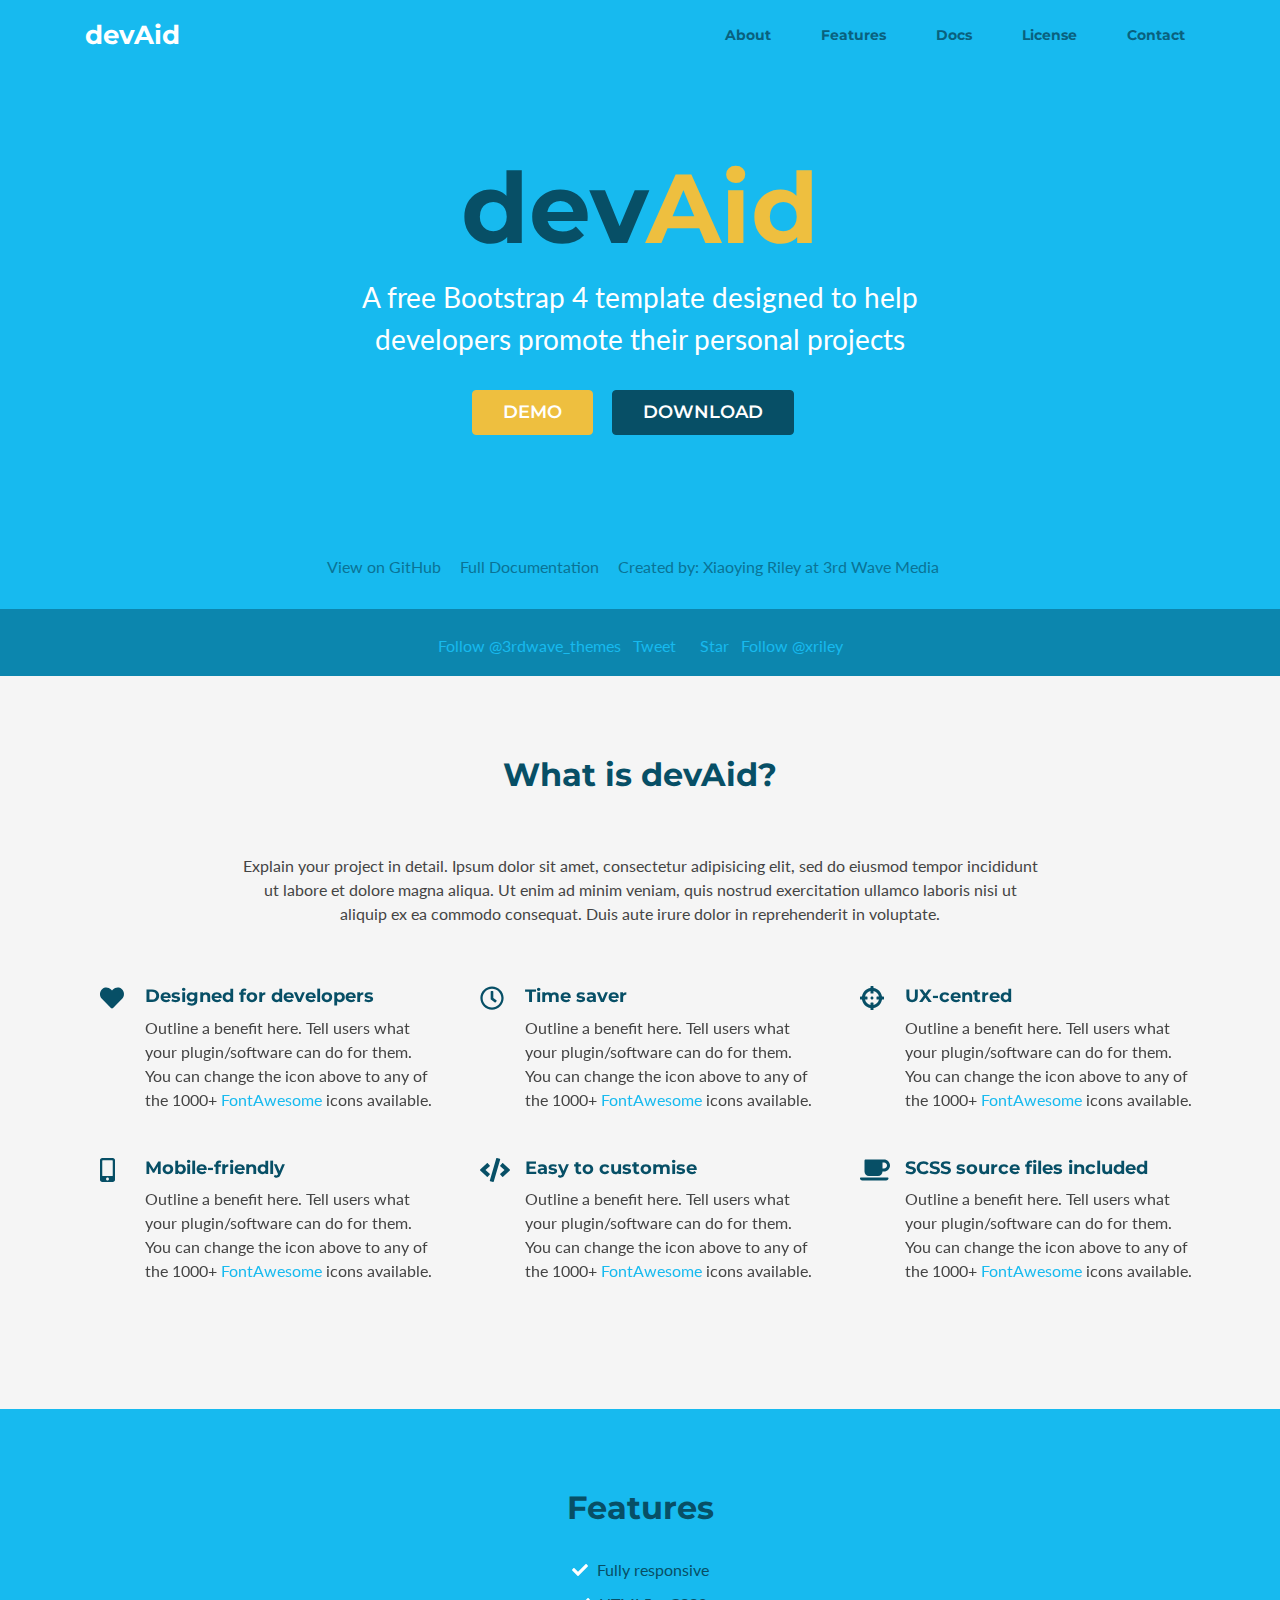
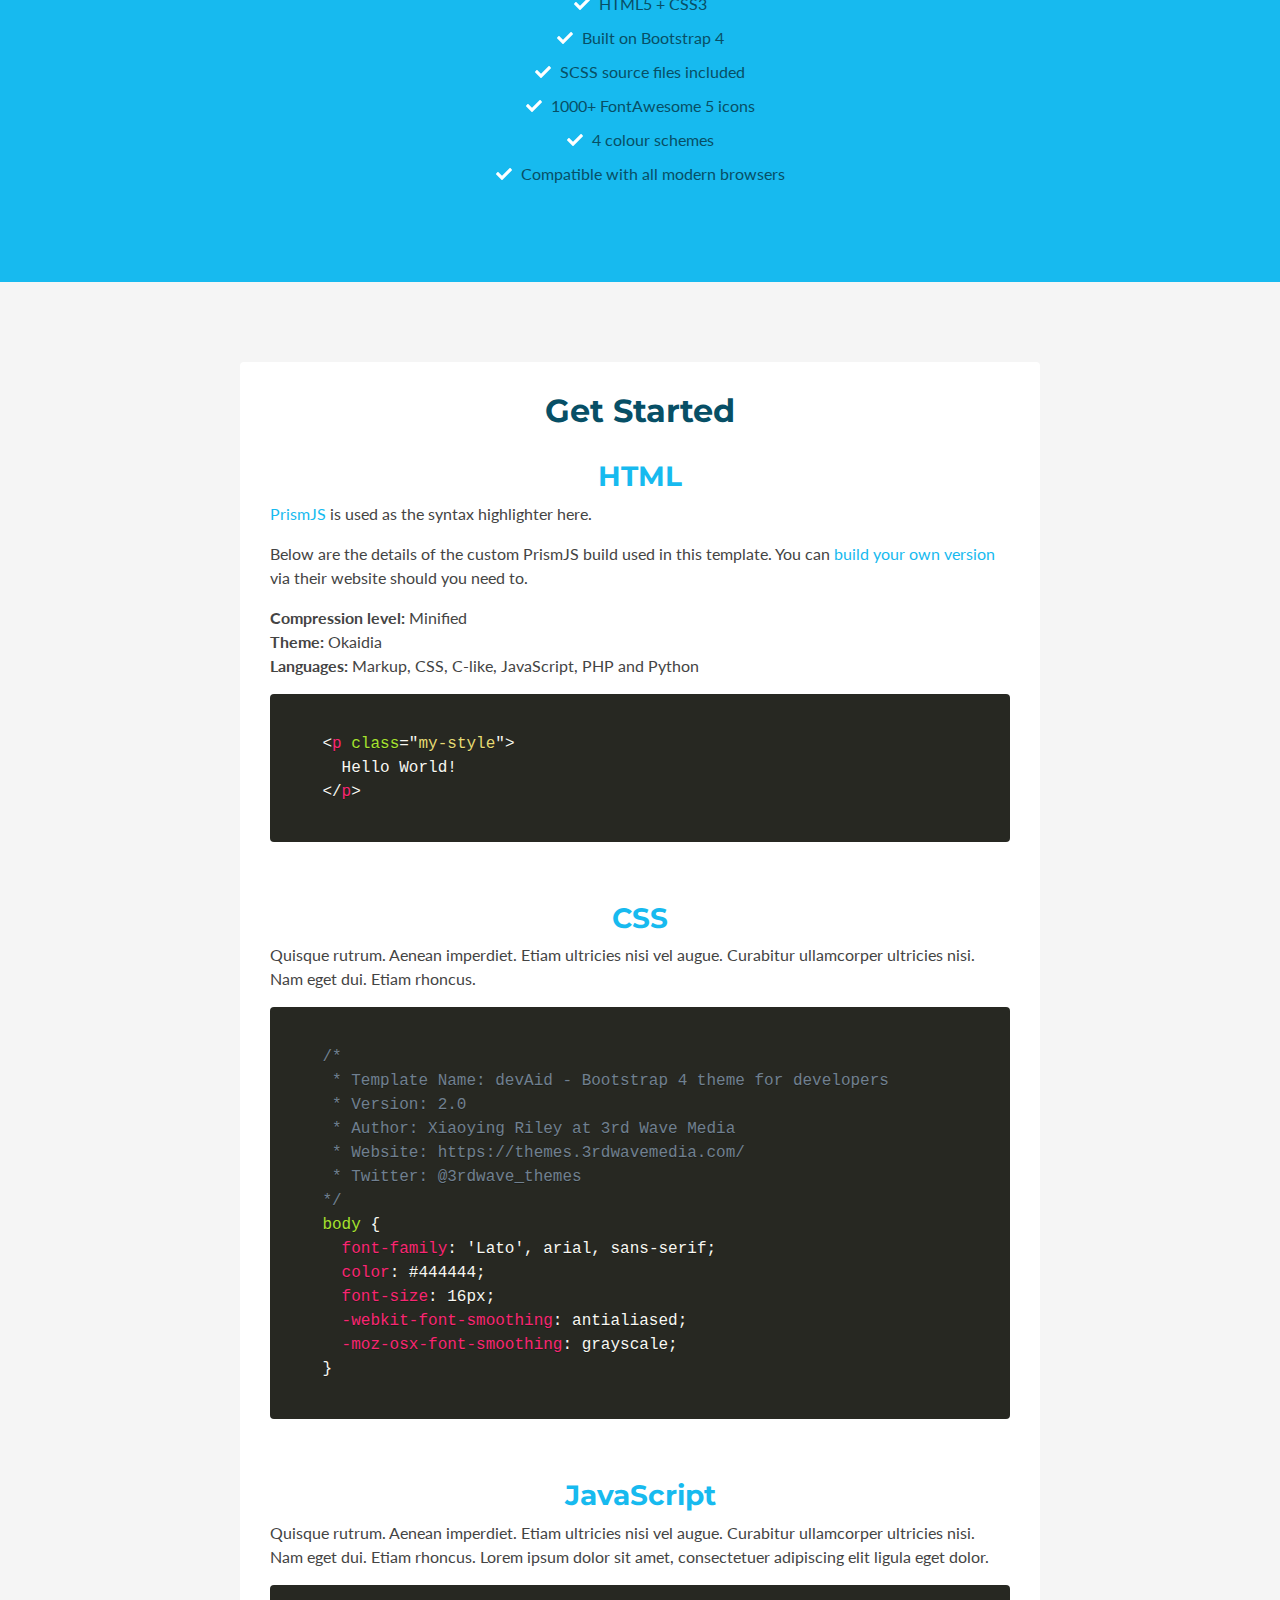
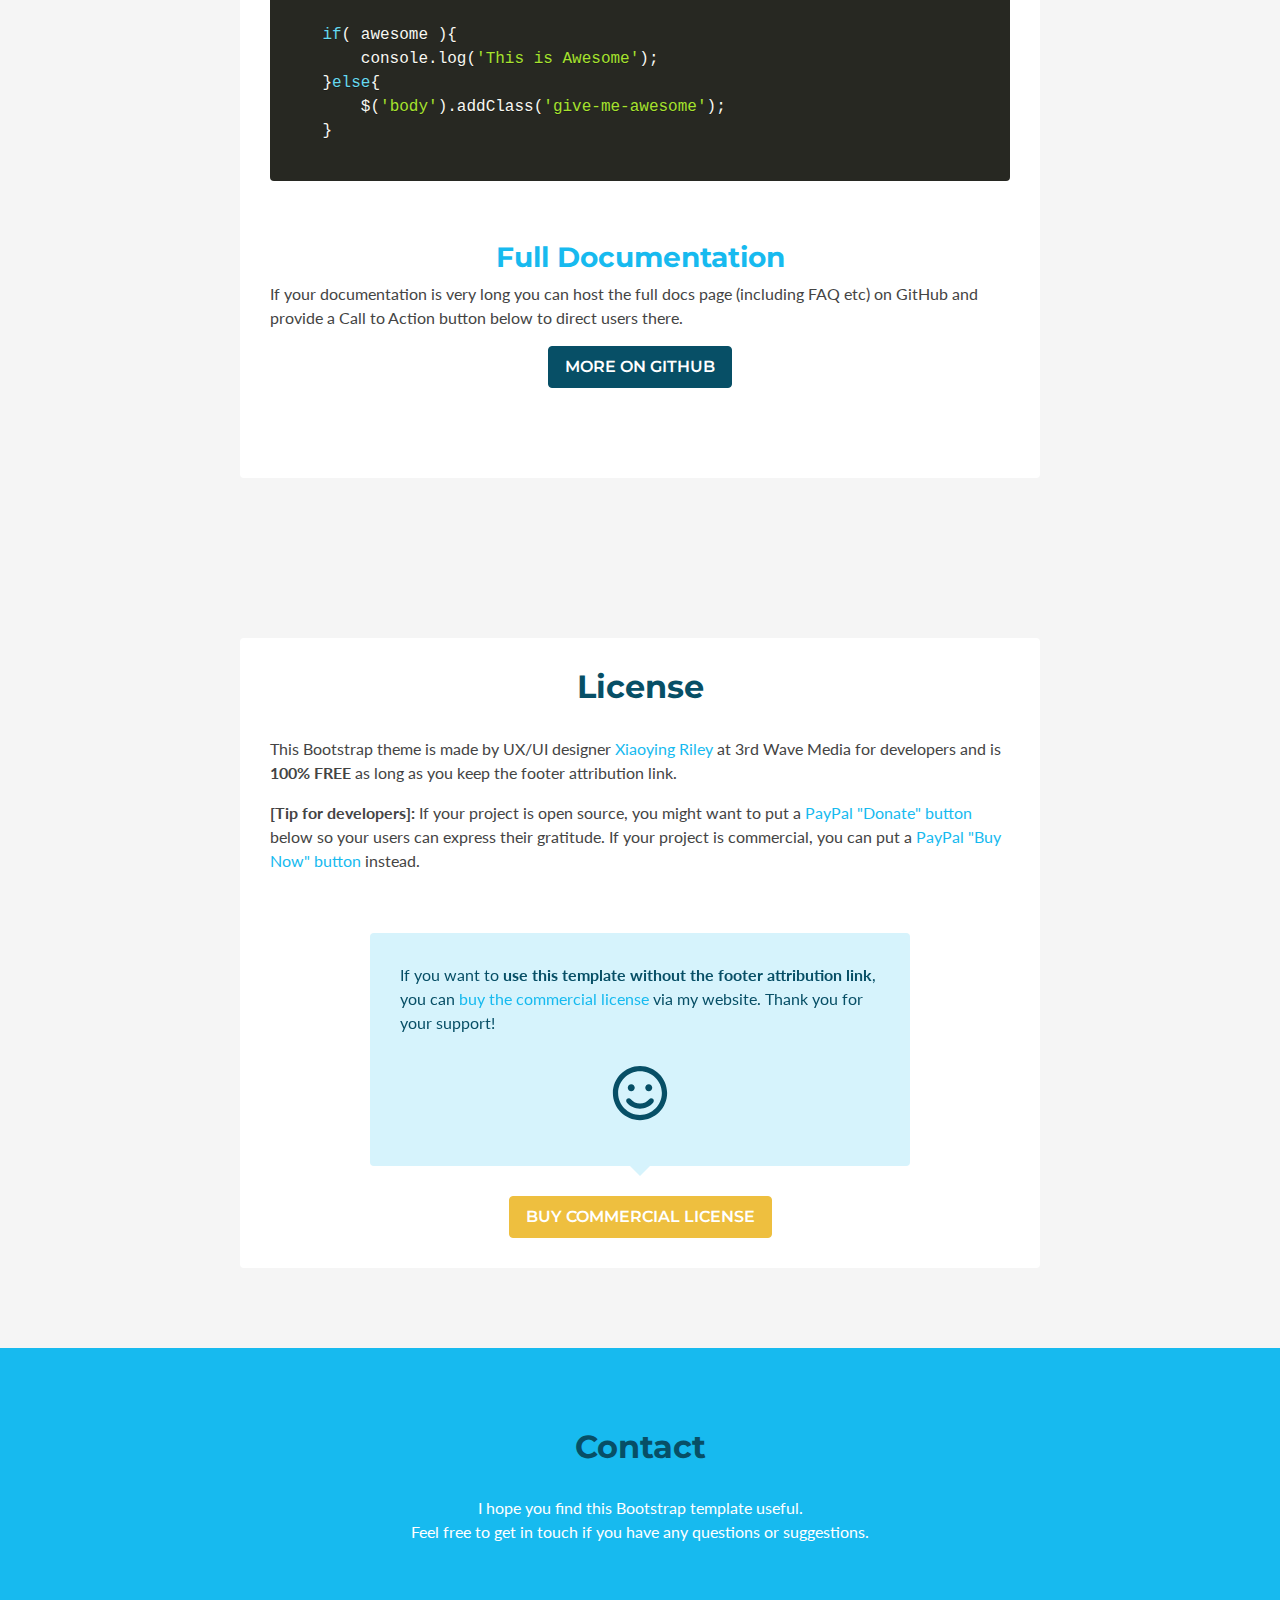
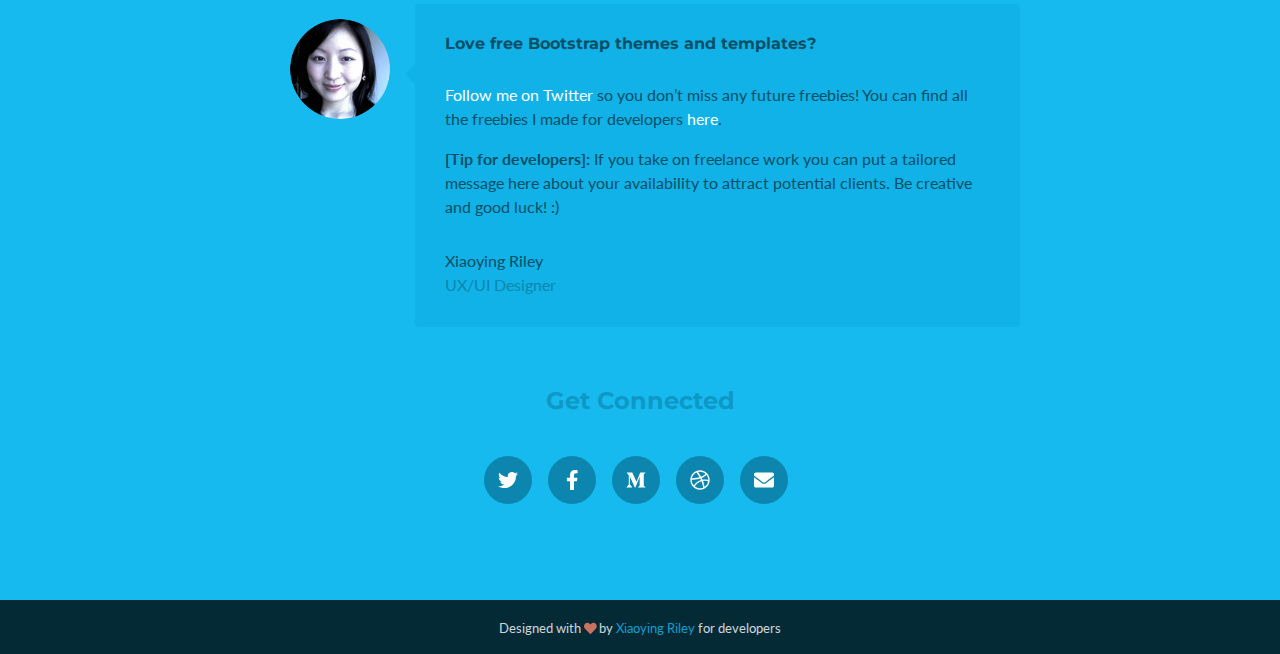
==== web/index.html @ 9a58469e "Add devAid-Theme for landing page" ====
<!DOCTYPE html>
<html lang="en">
<head>
    <title>Bootstrap 4 Theme for Developers</title>
    <!-- Meta -->
    <meta charset="utf-8">
    <meta http-equiv="X-UA-Compatible" content="IE=edge">
    <meta name="viewport" content="width=device-width, initial-scale=1.0">
    <meta name="description" content="">
    <meta name="author" content="">    
    <link rel="shortcut icon" href="favicon.ico">  
    <link href='https://fonts.googleapis.com/css?family=Lato:300,400,300italic,400italic' rel='stylesheet' type='text/css'>
    <link href='https://fonts.googleapis.com/css?family=Montserrat:400,700' rel='stylesheet' type='text/css'> 
    <!-- FontAwesome JS-->
	<script defer src="assets/fontawesome/js/all.min.js"></script>
    <!-- Global CSS -->
    <link rel="stylesheet" href="assets/plugins/bootstrap/css/bootstrap.min.css">
    <!-- Plugins CSS -->    
    <link rel="stylesheet" href="assets/plugins/prism/prism.css">
    <!-- Theme CSS -->  
    <link id="theme-style" rel="stylesheet" href="assets/css/theme-1.css">
    <!-- GitHub Button -->
    <script async defer src="https://buttons.github.io/buttons.js"></script> 
</head> 

<body data-spy="scroll">
	
   

    <!---//Facebook button code-->
    <div id="fb-root"></div>
    <script>(function(d, s, id) {
      var js, fjs = d.getElementsByTagName(s)[0];
      if (d.getElementById(id)) return;
      js = d.createElement(s); js.id = id;
      js.src = "//connect.facebook.net/en_US/sdk.js#xfbml=1&version=v2.0";
      fjs.parentNode.insertBefore(js, fjs);
    }(document, 'script', 'facebook-jssdk'));</script>
    
    <!-- ******HEADER****** --> 
    <header id="header" class="header">  
        <div class="container">            
            <h1 class="logo float-left">
                <a class="scrollto" href="#promo">
                    <span class="logo-title">devAid</span>
                </a>
            </h1><!--//logo-->              
            <nav id="main-nav" class="main-nav navbar-expand-md float-right" role="navigation">
                
                <button class="navbar-toggler" type="button" data-toggle="collapse" data-target="#navbar-collapse">
                    <span class="sr-only">Toggle navigation</span>
                    <span class="icon-bar"></span>
                    <span class="icon-bar"></span>
                    <span class="icon-bar"></span>
                </button><!--//nav-toggle-->
                           
                <div class="navbar-collapse collapse" id="navbar-collapse">
                    <ul class="nav navbar-nav">
                        <li class="nav-item sr-only"><a class="nav-link scrollto" href="#promo">Home</a></li>
                        <li class="nav-item"><a class="nav-link scrollto" href="#about">About</a></li>
                        <li class="nav-item"><a class="nav-link scrollto" href="#features">Features</a></li>
                        <li class="nav-item"><a class="nav-link scrollto" href="#docs">Docs</a></li>
                        <li class="nav-item"><a class="nav-link scrollto" href="#license">License</a></li>                        
                        <li class="nav-item last"><a class="nav-link scrollto" href="#contact">Contact</a></li>
                    </ul><!--//nav-->
                </div><!--//navabr-collapse-->
            </nav><!--//main-nav-->
        </div>
    </header><!--//header-->
    
    <!-- ******PROMO****** -->
    <section id="promo" class="promo section offset-header">
        <div class="container text-center">
            <h2 class="title">dev<span class="highlight">Aid</span></h2>
            <p class="intro">A free Bootstrap 4 template designed to help developers
promote their personal projects</p>
            <div class="btns">
                <a class="btn btn-cta-secondary" href="https://themes.3rdwavemedia.com/" target="_blank">Demo</a>
                <a class="btn btn-cta-primary" href="https://themes.3rdwavemedia.com/bootstrap-templates/startup/devaid-free-bootstrap-theme-for-developers-side-projects/" target="_blank">Download</a>
            </div>
            <ul class="meta list-inline">
                <li class="list-inline-item"><a href="https://github.com/xriley/devAid-Theme" target="_blank">View on GitHub</a></li>
                <li class="list-inline-item"><a href="https://themes.3rdwavemedia.com/bootstrap-templates/startup/devaid-free-bootstrap-theme-for-developers-side-projects/" target="_blank">Full Documentation</a></li>
                <li class="list-inline-item">Created by: <a href="https://themes.3rdwavemedia.com/" target="_blank">Xiaoying Riley</a> at 3rd Wave Media</li>
            </ul><!--//meta-->
        </div><!--//container-->
        <div class="social-media">
            <div class="social-media-inner container text-center">
                <ul class="list-inline mb-2">
                    <li class="list-inline-item twitter-follow"><a href="https://twitter.com/3rdwave_themes" class="twitter-follow-button" data-show-count="false">Follow @3rdwave_themes</a>
<script>!function(d,s,id){var js,fjs=d.getElementsByTagName(s)[0],p=/^http:/.test(d.location)?'http':'https';if(!d.getElementById(id)){js=d.createElement(s);js.id=id;js.src=p+'://platform.twitter.com/widgets.js';fjs.parentNode.insertBefore(js,fjs);}}(document, 'script', 'twitter-wjs');</script>
                    </li><!--//twitter-follow-->
                    <li class="list-inline-item twitter-tweet">
                        <a href="https://twitter.com/share" class="twitter-share-button" data-via="3rdwave_themes" data-hashtags="bootstrap">Tweet</a>
    <script>!function(d,s,id){var js,fjs=d.getElementsByTagName(s)[0],p=/^http:/.test(d.location)?'http':'https';if(!d.getElementById(id)){js=d.createElement(s);js.id=id;js.src=p+'://platform.twitter.com/widgets.js';fjs.parentNode.insertBefore(js,fjs);}}(document, 'script', 'twitter-wjs');</script>
                    </li><!--//twitter-tweet-->
                    <li class="list-inline-item facebook-like">
                         <div class="fb-like" data-href="https://themes.3rdwavemedia.com/" data-layout="button_count" data-action="like" data-show-faces="false" data-share="true"></div>
                    </li><!--//facebook-like-->
                    <!--// Generate github buttons: https://github.com/mdo/github-buttons -->
                    <li class="list-inline-item github-star">
<a class="github-button" href="https://github.com/xriley/devaid-theme" data-icon="octicon-star" aria-label="Star xriley/devaid-theme on GitHub">Star</a></li>
                    <li class="list-inline-item github-follow"><!-- Place this tag where you want the button to render. -->
<a class="github-button" href="https://github.com/xriley" aria-label="Follow @xriley on GitHub">Follow @xriley</a></li>                   
                </ul>
            </div>
        </div>
    </section><!--//promo-->
    
    <!-- ******ABOUT****** --> 
    <section id="about" class="about section">
        <div class="container">
            <h2 class="title text-center">What is devAid?</h2>
            <p class="intro text-center">Explain your project in detail. Ipsum dolor sit amet, consectetur adipisicing elit, sed do eiusmod tempor incididunt ut labore et dolore magna aliqua. Ut enim ad minim veniam, quis nostrud exercitation ullamco laboris nisi ut aliquip ex ea commodo consequat. Duis aute irure dolor in reprehenderit in voluptate.</p>
            <div class="row">
                <div class="item col-lg-4 col-md-6 col-12">
                    <div class="icon-holder">
                        <i class="fas fa-heart"></i>
                    </div>
                    <div class="content">
                        <h3 class="sub-title">Designed for developers</h3>
                        <p>Outline a benefit here. Tell users what your plugin/software can do for them. You can change the icon above to any of the 1000+ <a href="http://fortawesome.github.io/Font-Awesome/icons/" target="_blank">FontAwesome</a> icons available.</p>
                    </div><!--//content-->
                </div><!--//item-->
                <div class="item col-lg-4 col-md-6 col-12">
                    <div class="icon-holder">
                        <i class="far fa-clock"></i>
                    </div>
                    <div class="content">
                        <h3 class="sub-title">Time saver</h3>
                        <p>Outline a benefit here. Tell users what your plugin/software can do for them. You can change the icon above to any of the 1000+ <a href="http://fortawesome.github.io/Font-Awesome/icons/" target="_blank">FontAwesome</a> icons available.</p>
                    </div><!--//content-->
                </div><!--//item-->
                <div class="item col-lg-4 col-md-6 col-12">
                    <div class="icon-holder">
                        <i class="fas fa-crosshairs"></i>
                    </div>
                    <div class="content">
                        <h3 class="sub-title">UX-centred</h3>
                        <p>Outline a benefit here. Tell users what your plugin/software can do for them. You can change the icon above to any of the 1000+ <a href="http://fortawesome.github.io/Font-Awesome/icons/" target="_blank">FontAwesome</a> icons available.</p>
                    </div><!--//content-->
                </div><!--//item-->           
                <div class="clearfix visible-md"></div>    
                <div class="item col-lg-4 col-md-6 col-12">
                    <div class="icon-holder">
                        <i class="fas fa-mobile-alt"></i>
                    </div>
                    <div class="content">
                        <h3 class="sub-title">Mobile-friendly</h3>
                        <p>Outline a benefit here. Tell users what your plugin/software can do for them. You can change the icon above to any of the 1000+ <a href="http://fortawesome.github.io/Font-Awesome/icons/" target="_blank">FontAwesome</a> icons available.</p>
                    </div><!--//content-->
                </div><!--//item-->                
                <div class="item col-lg-4 col-md-6 col-12">
                    <div class="icon-holder">
                        <i class="fas fa-code"></i>
                    </div>
                    <div class="content">
                        <h3 class="sub-title">Easy to customise</h3>
                        <p>Outline a benefit here. Tell users what your plugin/software can do for them. You can change the icon above to any of the 1000+ <a href="http://fortawesome.github.io/Font-Awesome/icons/" target="_blank">FontAwesome</a> icons available.</p>
                    </div><!--//content-->
                </div><!--//item-->
                <div class="item col-lg-4 col-md-6 col-12">
                    <div class="icon-holder">
                        <i class="fas fa-coffee"></i>
                    </div>
                    <div class="content">
                        <h3 class="sub-title">SCSS source files included</h3>
                        <p>Outline a benefit here. Tell users what your plugin/software can do for them. You can change the icon above to any of the 1000+ <a href="http://fortawesome.github.io/Font-Awesome/icons/" target="_blank">FontAwesome</a> icons available.</p>
                    </div><!--//content-->
                </div><!--//item-->               
            </div><!--//row-->            
        </div><!--//container-->
    </section><!--//about-->
    
    <!-- ******FEATURES****** --> 
    <section id="features" class="features section">
        <div class="container text-center">
            <h2 class="title">Features</h2>
            <ul class="feature-list list-unstyled">
                <li><i class="fas fa-check"></i> Fully responsive</li>
                <li><i class="fas fa-check"></i> HTML5 + CSS3</li>
                <li><i class="fas fa-check"></i> Built on Bootstrap 4</li>
                <li><i class="fas fa-check"></i> SCSS source files included</li>
                <li><i class="fas fa-check"></i> 1000+ FontAwesome 5 icons</li>
                <li><i class="fas fa-check"></i> 4 colour schemes</li>
                <li><i class="fas fa-check"></i> Compatible with all modern browsers</li>
            </ul>
        </div><!--//container-->
    </section><!--//features-->
    
    <!-- ******DOCS****** --> 
    <section id="docs" class="docs section">
        <div class="container">
            <div class="docs-inner">
            <h2 class="title text-center">Get Started</h2>            
            <div class="block">
                <h3 class="sub-title text-center">HTML</h3>
                <p><a href="http://prismjs.com/" target="_blank">PrismJS</a> is used as the syntax highlighter here.</p>
                <p>Below are the details of the custom PrismJS build used in this template. You can <a href="http://prismjs.com/download.html" target="_blank">build your own version</a> via their website should you need to.</p>
                <ul class="list-unstyled">
                    <li><strong>Compression level:</strong> Minified</li>
                    <li><strong>Theme:</strong> Okaidia</li>
                    <li><strong>Languages:</strong> Markup, CSS, C-like, JavaScript, PHP and Python</li>
                </ul>
                <div class="code-block">
                    <!--//Use Prismjs - http://prismjs.com/index.html#basic-usage -->
                    <pre><code class="language-markup">
    &ltp class="my-style"&gt
      Hello World!
    &lt/p&gt
                     </code></pre>
                </div><!--//code-block-->
            </div><!--//block-->
            
            <div class="block">
                <h3 class="sub-title text-center">CSS</h3>
                <p>Quisque rutrum. Aenean imperdiet. Etiam ultricies nisi vel augue. Curabitur ullamcorper ultricies nisi. Nam eget dui. Etiam rhoncus.</p>
                
                <div class="code-block">
                    <!--//Use Prismjs - http://prismjs.com/index.html#basic-usage -->
                    <pre>
    <code class="language-css">
    /*   
     * Template Name: devAid - Bootstrap 4 theme for developers
     * Version: 2.0
     * Author: Xiaoying Riley at 3rd Wave Media
     * Website: https://themes.3rdwavemedia.com/
     * Twitter: @3rdwave_themes
    */
    body {
      font-family: 'Lato', arial, sans-serif;
      color: #444444;
      font-size: 16px;
      -webkit-font-smoothing: antialiased;
      -moz-osx-font-smoothing: grayscale;
    }
    </code></pre>
                </div><!--//code-block-->
            </div><!--//block-->
            
            <div class="block">
                <h3 class="sub-title text-center">JavaScript</h3>
                <p>Quisque rutrum. Aenean imperdiet. Etiam ultricies nisi vel augue. Curabitur ullamcorper ultricies nisi. Nam eget dui. Etiam rhoncus. Lorem ipsum dolor sit amet, consectetuer adipiscing elit ligula eget dolor.</p>
                <div class="code-block">
                    <pre><code class="language-javascript">
    if( awesome ){
        console.log('This is Awesome');
    }else{
        $('body').addClass('give-me-awesome');
    }
                    </code></pre>
                </div><!--//code-block-->
            </div><!--//block-->   
            <div class="block">
                <h3 class="sub-title text-center">Full Documentation</h3>
                <p>If your documentation is very long you can host the full docs page (including FAQ etc) on GitHub and provide a Call to Action button below to direct users there.</p>
                <p class="text-center">
                    <a class="btn btn-cta-primary" href="https://github.com/xriley/devAid-Theme" target="_blank">More on GitHub</a>
                </p>
            </div><!--//block-->
            
            </div><!--//docs-inner-->         
        </div><!--//container-->
    </section><!--//features-->
    
    <!-- ******LICENSE****** --> 
    <section id="license" class="license section">
        <div class="container">
            <div class="license-inner">
            <h2 class="title text-center">License</h2>
                <div class="info">
                    <p>This Bootstrap theme is made by UX/UI designer <a href="https://twitter.com/3rdwave_themes" target="_blank">Xiaoying Riley</a> at 3rd Wave Media for developers and is <strong>100% FREE</strong> as long as you keep the footer attribution link.</p>
                    <p><strong>[Tip for developers]:</strong> If your project is open source, you might want to put a <a href="https://www.paypal.com/us/cgi-bin/?cmd=_donate-intro-outside" target="_blank">PayPal "Donate" button</a> below so your users can express their gratitude. If your project is commercial, you can put a <a href="https://www.paypal.com/us/cgi-bin/webscr?cmd=_singleitem-intro-outside" target="_blank">PayPal "Buy Now" button</a> instead.</p>
                </div><!--//info-->
                <div class="cta-container">
                    <div class="speech-bubble">                    
                        <p class="intro">If you want to <strong>use this template without the footer attribution link</strong>, you can <a href="https://themes.3rdwavemedia.com/bootstrap-templates/startup/devaid-free-bootstrap-theme-for-developers-side-projects/" target="_blank">buy the commercial license</a> via my website. Thank you for your support!</p>
                        <div class="icon-holder  text-center"><i class="far fa-smile"></i></div>
                    </div><!--//speech-bubble-->
                    <div class="btn-container  text-center">
                        <a class="btn btn-cta-secondary" href="https://themes.3rdwavemedia.com/bootstrap-templates/startup/devaid-free-bootstrap-theme-for-developers-side-projects/" target="_blank">Buy Commercial License</a>                   
                    </div><!--//btn-container-->
                </div><!--//cta-container-->
            </div><!--//license-inner-->
        </div><!--//container-->
    </section><!--//how-->
    
    <!-- ******CONTACT****** --> 
    <section id="contact" class="contact section has-pattern">
        <div class="container">
            <div class="contact-inner">
                <h2 class="title  text-center">Contact</h2>
                <p class="intro  text-center">I hope you find this Bootstrap template useful. <br />Feel free to get in touch if you have any questions or suggestions.</p>
                <div class="author-message">                      
                    <div class="profile">
                        <img class="img-fluid" src="assets/images/profile.png" alt="" />
                    </div><!--//profile-->
                    <div class="speech-bubble">
                        <h3 class="sub-title">Love free Bootstrap themes and templates?</h3>
                        <p><a href="https://twitter.com/3rdwave_themes" target="_blank">Follow me on Twitter</a> so you don’t miss any future freebies! You can find all the freebies I made for developers <a href="https://themes.3rdwavemedia.com/bootstrap-templates/free/" target="_blank">here</a>.</p>
                        <p><strong>[Tip for developers]:</strong> If you take on freelance work you can put a tailored message here about your availability to attract potential clients. Be creative and good luck! :)</p> 
                        <div class="source">
                            <span class="name"><a href="https://twitter.com/3rdwave_themes" target="_blank">Xiaoying Riley</a></span>
                            <br />
                            <span class="title">UX/UI Designer</span>
                        </div><!--//source-->
                    </div><!--//speech-bubble-->                        
                </div><!--//author-message-->
                <div class="clearfix"></div>
                <div class="info text-center">
                    <h4 class="sub-title">Get Connected</h4>
                    <ul class="social-icons list-inline">
                        <li class="list-inline-item"><a href="https://twitter.com/3rdwave_themes" target="_blank"><i class="fab fa-twitter"></i></a></li>
                        <li class="list-inline-item"><a href="https://www.facebook.com/3rdwavethemes" target="_blank"><i class="fab fa-facebook-f"></i></a></li>
                        
                        <li class="list-inline-item"><a href="https://medium.com/@3rdwave_themes/" target="_blank"><i class="fab fa-medium-m"></i></a></li>  
                        <li class="list-inline-item"><a href="https://dribbble.com/Xiaoying" target="_blank"><i class="fab fa-dribbble"></i></a></li>   
                        <li class="list-inline-item last"><a href="https://themes.3rdwavemedia.com/contact/" target="_blank"><i class="fas fa-envelope"></i></a></li>              
                    </ul>
                </div><!--//info-->
            </div><!--//contact-inner-->
        </div><!--//container-->
    </section><!--//contact-->  
      
    <!-- ******FOOTER****** --> 
    <footer class="footer">
        <div class="container text-center">
            <!--/* This template is free as long as you keep the footer attribution link. If you'd like to use the template without the attribution link, you can buy the commercial license via our website: themes.3rdwavemedia.com Thank you for your support. :) */-->
            <small class="copyright">Designed with <i class="fas fa-heart"></i> by <a href="https://themes.3rdwavemedia.com" target="_blank">Xiaoying Riley</a> for developers</small>
        </div><!--//container-->
    </footer><!--//footer-->
     
    <!-- Javascript -->          
    <script type="text/javascript" src="assets/plugins/jquery-3.4.1.min.js"></script>   
    <script type="text/javascript" src="assets/plugins/jquery.easing.1.3.js"></script>   
    <script type="text/javascript" src="assets/plugins/bootstrap/js/bootstrap.min.js"></script>     
    <script type="text/javascript" src="assets/plugins/jquery-scrollTo/jquery.scrollTo.min.js"></script> 
    <script type="text/javascript" src="assets/plugins/prism/prism.js"></script>    
    <script type="text/javascript" src="assets/js/main.js"></script>  
    
        
</body>
</html>
---- web/assets/plugins/prism/prism.css ----
/* http://prismjs.com/download.html?themes=prism-okaidia&languages=markup+css+clike+javascript+php+python */
/**
 * okaidia theme for JavaScript, CSS and HTML
 * Loosely based on Monokai textmate theme by http://www.monokai.nl/
 * @author ocodia
 */

code[class*="language-"],
pre[class*="language-"] {
	color: #f8f8f2;
	text-shadow: 0 1px rgba(0, 0, 0, 0.3);
	font-family: Consolas, Monaco, 'Andale Mono', monospace;
	direction: ltr;
	text-align: left;
	white-space: pre;
	word-spacing: normal;
	word-break: normal;
	line-height: 1.5;

	-moz-tab-size: 4;
	-o-tab-size: 4;
	tab-size: 4;

	-webkit-hyphens: none;
	-moz-hyphens: none;
	-ms-hyphens: none;
	hyphens: none;
}

/* Code blocks */
pre[class*="language-"] {
	padding: 1em;
	margin: .5em 0;
	overflow: auto;
	border-radius: 0.3em;
}

:not(pre) > code[class*="language-"],
pre[class*="language-"] {
	background: #272822;
}

/* Inline code */
:not(pre) > code[class*="language-"] {
	padding: .1em;
	border-radius: .3em;
}

.token.comment,
.token.prolog,
.token.doctype,
.token.cdata {
	color: slategray;
}

.token.punctuation {
	color: #f8f8f2;
}

.namespace {
	opacity: .7;
}

.token.property,
.token.tag,
.token.constant,
.token.symbol,
.token.deleted {
	color: #f92672;
}

.token.boolean,
.token.number {
	color: #ae81ff;
}

.token.selector,
.token.attr-name,
.token.string,
.token.char,
.token.builtin,
.token.inserted {
	color: #a6e22e;
}

.token.operator,
.token.entity,
.token.url,
.language-css .token.string,
.style .token.string,
.token.variable {
	color: #f8f8f2;
}

.token.atrule,
.token.attr-value {
	color: #e6db74;
}

.token.keyword {
	color: #66d9ef;
}

.token.regex,
.token.important {
	color: #fd971f;
}

.token.important {
	font-weight: bold;
}

.token.entity {
	cursor: help;
}
---- web/assets/css/theme-1.css ----
/*! 
 * Template Name: devAid - Bootstrpa 4 Theme for developers
 * Version: 2.1
 * Author: Xiaoying Riley
 * Copyright: 3rd Wave Media
 * Twitter: @3rdwave_themes
 * Website: https://themes.3rdwavemedia.com/
*/
/* ======= Base ======= */
body {
  font-family: 'Lato', arial, sans-serif;
  color: #444;
  font-size: 16px;
  -webkit-font-smoothing: antialiased;
  -moz-osx-font-smoothing: grayscale;
}

h1, h2, h3, h4, h5, h6 {
  font-family: 'Montserrat', sans-serif;
  font-weight: 700;
  color: #17baef;
}

a {
  color: #17baef;
  -webkit-transition: all 0.4s ease-in-out;
  -moz-transition: all 0.4s ease-in-out;
  -ms-transition: all 0.4s ease-in-out;
  -o-transition: all 0.4s ease-in-out;
}

a:hover {
  text-decoration: underline;
  color: #0e98c5;
}

.btn, a.btn {
  -webkit-transition: all 0.4s ease-in-out;
  -moz-transition: all 0.4s ease-in-out;
  -ms-transition: all 0.4s ease-in-out;
  -o-transition: all 0.4s ease-in-out;
  font-family: 'Montserrat', arial, sans-serif;
  padding: 8px 16px;
  font-weight: bold;
}

.btn .svg-inline--fa, a.btn .svg-inline--fa {
  margin-right: 5px;
}

.btn:focus, a.btn:focus {
  color: #fff;
  -webkit-box-shadow: none;
  -moz-box-shadow: none;
  box-shadow: none;
}

a.btn-cta-primary, .btn-cta-primary {
  background: #074f66;
  border: 1px solid #074f66;
  color: #fff;
  font-weight: 600;
  text-transform: uppercase;
}

a.btn-cta-primary:hover, .btn-cta-primary:hover {
  background: #053c4e;
  border: 1px solid #053c4e;
  color: #fff;
}

a.btn-cta-secondary, .btn-cta-secondary {
  background: #eebf3f;
  border: 1px solid #eebf3f;
  color: #fff;
  font-weight: 600;
  text-transform: uppercase;
}

a.btn-cta-secondary:hover, .btn-cta-secondary:hover {
  background: #ecb728;
  border: 1px solid #ecb728;
  color: #fff;
}

.text-highlight {
  color: #074f66;
}

.offset-header {
  padding-top: 90px;
}

pre code {
  font-size: 16px;
}

/* ======= Header ======= */
.header {
  padding: 10px 0;
  background: #17baef;
  color: #fff;
  position: fixed;
  width: 100%;
}

.header.navbar-fixed-top {
  background: #fff;
  z-index: 9999;
  -webkit-box-shadow: 0 0 4px rgba(0, 0, 0, 0.4);
  -moz-box-shadow: 0 0 4px rgba(0, 0, 0, 0.4);
  box-shadow: 0 0 4px rgba(0, 0, 0, 0.4);
}

.header.navbar-fixed-top .logo a {
  color: #17baef;
}

.header .logo {
  margin: 0;
  font-size: 26px;
  padding-top: 10px;
}

.header .logo a {
  color: #fff;
}

.header .logo a:hover {
  text-decoration: none;
}

.header .main-nav .navbar-collapse {
  padding: 0;
}

.header .main-nav .navbar-toggler {
  margin-right: 0;
  margin-top: 0;
  background: none;
  float: right;
  margin-top: 8px;
  margin-bottom: 8px;
  padding: 8px 8px;
  right: 10px;
  top: 10px;
  background: #074f66;
}

.header .main-nav .navbar-toggler:focus {
  outline: none;
}

.header .main-nav .navbar-toggler .icon-bar {
  display: block;
  background-color: #fff;
  height: 2px;
  width: 22px;
  -webkit-border-radius: 1px;
  -moz-border-radius: 1px;
  -ms-border-radius: 1px;
  -o-border-radius: 1px;
  border-radius: 1px;
  -moz-background-clip: padding;
  -webkit-background-clip: padding-box;
  background-clip: padding-box;
}

.header .main-nav .navbar-toggler .icon-bar + .icon-bar {
  margin-top: 4px;
}

.header .main-nav .navbar-toggler:hover .icon-bar {
  background-color: #fff;
}

.header .main-nav .nav .nav-item {
  font-weight: bold;
  margin-right: 30px;
  font-family: 'Montserrat', sans-serif;
}

.header .main-nav .nav .nav-item .nav-link {
  color: #09617e;
  -webkit-transition: none;
  -moz-transition: none;
  -ms-transition: none;
  -o-transition: none;
  font-size: 14px;
  padding: 15px 10px;
}

.header .main-nav .nav .nav-item .nav-link.active {
  color: #17baef;
  background: none;
}

.header .main-nav .nav .nav-item .nav-link:hover {
  color: #074f66;
  background: none;
}

.header .main-nav .nav .nav-item .nav-link:focus {
  outline: none;
  background: none;
}

.header .main-nav .nav .nav-item .nav-link:active {
  outline: none;
  background: none;
}

.header .main-nav .nav .nav-item.last {
  margin-right: 0;
}

/* ======= Promo Section ======= */
.promo {
  background: #17baef;
  color: #fff;
  padding-top: 150px;
}

.promo .title {
  font-size: 98px;
  color: #074f66;
  margin-top: 0;
}

.promo .title .highlight {
  color: #eebf3f;
}

.promo .intro {
  font-size: 28px;
  max-width: 680px;
  margin: 0 auto;
  margin-bottom: 30px;
}

.promo .btns .btn {
  margin-right: 15px;
  font-size: 18px;
  padding: 8px 30px;
}

.promo .meta {
  margin-top: 120px;
  margin-bottom: 30px;
  color: #0a7396;
}

.promo .meta li {
  margin-right: 15px;
}

.promo .meta a {
  color: #0a7396;
}

.promo .meta a:hover {
  color: #074f66;
}

.promo .social-media {
  background: #0c86ae;
  padding: 10px 0;
  margin: 0 auto;
}

.promo .social-media li {
  margin-top: 15px;
}

.promo .social-media li.facebook-like {
  margin-top: 0;
  position: relative;
  top: -5px;
}

/* ======= About Section ======= */
.about {
  padding: 80px 0;
  background: #f5f5f5;
}

.about .title {
  color: #074f66;
  margin-top: 0;
  margin-bottom: 60px;
}

.about .intro {
  max-width: 800px;
  margin: 0 auto;
  margin-bottom: 60px;
}

.about .item {
  position: relative;
  margin-bottom: 30px;
}

.about .item .icon-holder {
  position: absolute;
  left: 30px;
  top: 0;
}

.about .item .icon-holder .svg-inline--fa {
  font-size: 24px;
  color: #074f66;
}

.about .item .content {
  padding-left: 60px;
}

.about .item .content .sub-title {
  margin-top: 0;
  color: #074f66;
  font-size: 18px;
}

/* ======= Features Section ======= */
.features {
  padding: 80px 0;
  background: #17baef;
  color: #fff;
}

.features .title {
  color: #074f66;
  margin-top: 0;
  margin-bottom: 30px;
}

.features a {
  color: #074f66;
}

.features a:hover {
  color: #042a36;
}

.features .feature-list li {
  margin-bottom: 10px;
  color: #074f66;
}

.features .feature-list li .svg-inline--fa {
  margin-right: 5px;
  color: #fff;
}

/* ======= Docs Section ======= */
.docs {
  padding: 80px 0;
  background: #f5f5f5;
}

.docs .title {
  color: #074f66;
  margin-top: 0;
  margin-bottom: 30px;
}

.docs .docs-inner {
  max-width: 800px;
  background: #fff;
  padding: 30px;
  -webkit-border-radius: 4px;
  -moz-border-radius: 4px;
  -ms-border-radius: 4px;
  -o-border-radius: 4px;
  border-radius: 4px;
  -moz-background-clip: padding;
  -webkit-background-clip: padding-box;
  background-clip: padding-box;
  margin: 0 auto;
}

.docs .block {
  margin-bottom: 60px;
}

.docs .code-block {
  margin: 30px inherit;
}

.docs .code-block pre[class*="language-"] {
  -webkit-border-radius: 4px;
  -moz-border-radius: 4px;
  -ms-border-radius: 4px;
  -o-border-radius: 4px;
  border-radius: 4px;
  -moz-background-clip: padding;
  -webkit-background-clip: padding-box;
  background-clip: padding-box;
}

/* ======= License Section ======= */
.license {
  padding: 80px 0;
  background: #f5f5f5;
}

.license .title {
  margin-top: 0;
  margin-bottom: 30px;
  color: #074f66;
}

.license .license-inner {
  max-width: 800px;
  background: #fff;
  padding: 30px;
  -webkit-border-radius: 4px;
  -moz-border-radius: 4px;
  -ms-border-radius: 4px;
  -o-border-radius: 4px;
  border-radius: 4px;
  -moz-background-clip: padding;
  -webkit-background-clip: padding-box;
  background-clip: padding-box;
  margin: 0 auto;
}

.license .info {
  max-width: 760px;
  margin: 0 auto;
}

.license .cta-container {
  max-width: 540px;
  margin: 0 auto;
  margin-top: 60px;
  -webkit-border-radius: 4px;
  -moz-border-radius: 4px;
  -ms-border-radius: 4px;
  -o-border-radius: 4px;
  border-radius: 4px;
  -moz-background-clip: padding;
  -webkit-background-clip: padding-box;
  background-clip: padding-box;
}

.license .cta-container .speech-bubble {
  background: #d6f3fc;
  color: #074f66;
  padding: 30px;
  margin-bottom: 30px;
  position: relative;
  -webkit-border-radius: 4px;
  -moz-border-radius: 4px;
  -ms-border-radius: 4px;
  -o-border-radius: 4px;
  border-radius: 4px;
  -moz-background-clip: padding;
  -webkit-background-clip: padding-box;
  background-clip: padding-box;
}

.license .cta-container .speech-bubble:after {
  position: absolute;
  left: 50%;
  bottom: -10px;
  margin-left: -10px;
  content: "";
  display: inline-block;
  width: 0;
  height: 0;
  border-left: 10px solid transparent;
  border-right: 10px solid transparent;
  border-top: 10px solid #d6f3fc;
}

.license .cta-container .icon-holder {
  margin-bottom: 15px;
}

.license .cta-container .icon-holder .svg-inline--fa {
  font-size: 56px;
}

.license .cta-container .intro {
  margin-bottom: 30px;
}

/* ======= Contact Section ======= */
.contact {
  padding: 80px 0;
  background: #17baef;
  color: #fff;
}

.contact .contact-inner {
  max-width: 760px;
  margin: 0 auto;
}

.contact .title {
  color: #074f66;
  margin-top: 0;
  margin-bottom: 30px;
}

.contact .intro {
  margin-bottom: 60px;
}

.contact a {
  color: #074f66;
}

.contact a:hover {
  color: #042a36;
}

.contact .author-message {
  position: relative;
  margin-bottom: 60px;
}

.contact .author-message .profile {
  position: absolute;
  left: 30px;
  top: 15px;
  width: 100px;
  height: 100px;
}

.contact .author-message .profile img {
  -webkit-border-radius: 50%;
  -moz-border-radius: 50%;
  -ms-border-radius: 50%;
  -o-border-radius: 50%;
  border-radius: 50%;
  -moz-background-clip: padding;
  -webkit-background-clip: padding-box;
  background-clip: padding-box;
}

.contact .author-message .speech-bubble {
  margin-left: 155px;
  background: #10b2e7;
  color: #074f66;
  padding: 30px;
  -webkit-border-radius: 4px;
  -moz-border-radius: 4px;
  -ms-border-radius: 4px;
  -o-border-radius: 4px;
  border-radius: 4px;
  -moz-background-clip: padding;
  -webkit-background-clip: padding-box;
  background-clip: padding-box;
  position: relative;
}

.contact .author-message .speech-bubble .sub-title {
  color: #074f66;
  font-size: 16px;
  margin-top: 0;
  margin-bottom: 30px;
}

.contact .author-message .speech-bubble a {
  color: #fff;
}

.contact .author-message .speech-bubble:after {
  position: absolute;
  left: -10px;
  top: 60px;
  content: "";
  display: inline-block;
  width: 0;
  height: 0;
  border-top: 10px solid transparent;
  border-bottom: 10px solid transparent;
  border-right: 10px solid #10b2e7;
}

.contact .author-message .speech-bubble .source {
  margin-top: 30px;
}

.contact .author-message .speech-bubble .source a {
  color: #074f66;
}

.contact .author-message .speech-bubble .source .title {
  color: #0c86ae;
}

.contact .info .sub-title {
  color: #0e98c5;
  margin-bottom: 30px;
  margin-top: 0;
}

.contact .social-icons {
  list-style: none;
  padding: 10px 0;
  margin-bottom: 0;
  display: inline-block;
  margin: 0 auto;
}

.contact .social-icons li {
  float: left;
}

.contact .social-icons li.last {
  margin-right: 0;
}

.contact .social-icons a {
  display: inline-block;
  background: #0c86ae;
  width: 48px;
  height: 48px;
  text-align: center;
  font-size: 24px;
  -webkit-border-radius: 50%;
  -moz-border-radius: 50%;
  -ms-border-radius: 50%;
  -o-border-radius: 50%;
  border-radius: 50%;
  -moz-background-clip: padding;
  -webkit-background-clip: padding-box;
  background-clip: padding-box;
  margin-right: 8px;
  float: left;
}

.contact .social-icons a:hover {
  background: #e6ad14;
}

.contact .social-icons a .svg-inline--fa {
  color: #fff;
  text-align: center;
  margin-top: 14px;
  font-size: 20px;
}

/* ======= Footer ======= */
.footer {
  padding: 15px 0;
  background: #042a36;
  color: #fff;
}

.footer .copyright {
  -webkit-opacity: 0.8;
  -moz-opacity: 0.8;
  opacity: 0.8;
}

.footer .fa-heart {
  color: #fb866a;
}

@media (max-width: 767px) {
  .header .main-nav .navbar-collapse {
    border-top: none;
    -webkit-box-shadow: none;
    -moz-box-shadow: none;
    box-shadow: none;
    width: 100%;
    left: 0;
    top: 60px;
    position: absolute;
    background: #fff;
  }
  .header .main-nav .navbar-collapse .navbar-nav {
    margin-left: 10px;
  }
  .header.navbar-fixed-top {
    height: 70px;
  }
  .promo .btns .btn {
    margin-right: 0;
    clear: both;
    display: block;
    margin-bottom: 30px;
  }
  .promo .title {
    font-size: 66px;
  }
  .promo .meta {
    margin-top: 60px;
  }
  .promo .meta li {
    float: none;
    display: block;
    margin-bottom: 5px;
  }
  .contact .author-message {
    text-align: center;
  }
  .contact .author-message .profile {
    position: static;
    margin: 0 auto;
    margin-bottom: 30px;
  }
  .contact .author-message .speech-bubble {
    margin-left: 0;
  }
  .contact .author-message .speech-bubble:after {
    display: none;
  }
  .contact .social-icons a {
    width: 36px;
    height: 36px;
    margin-right: 2px;
    font-size: 18px;
  }
  .contact .social-icons a .svg-inline--fa {
    margin-top: 7px;
  }
}
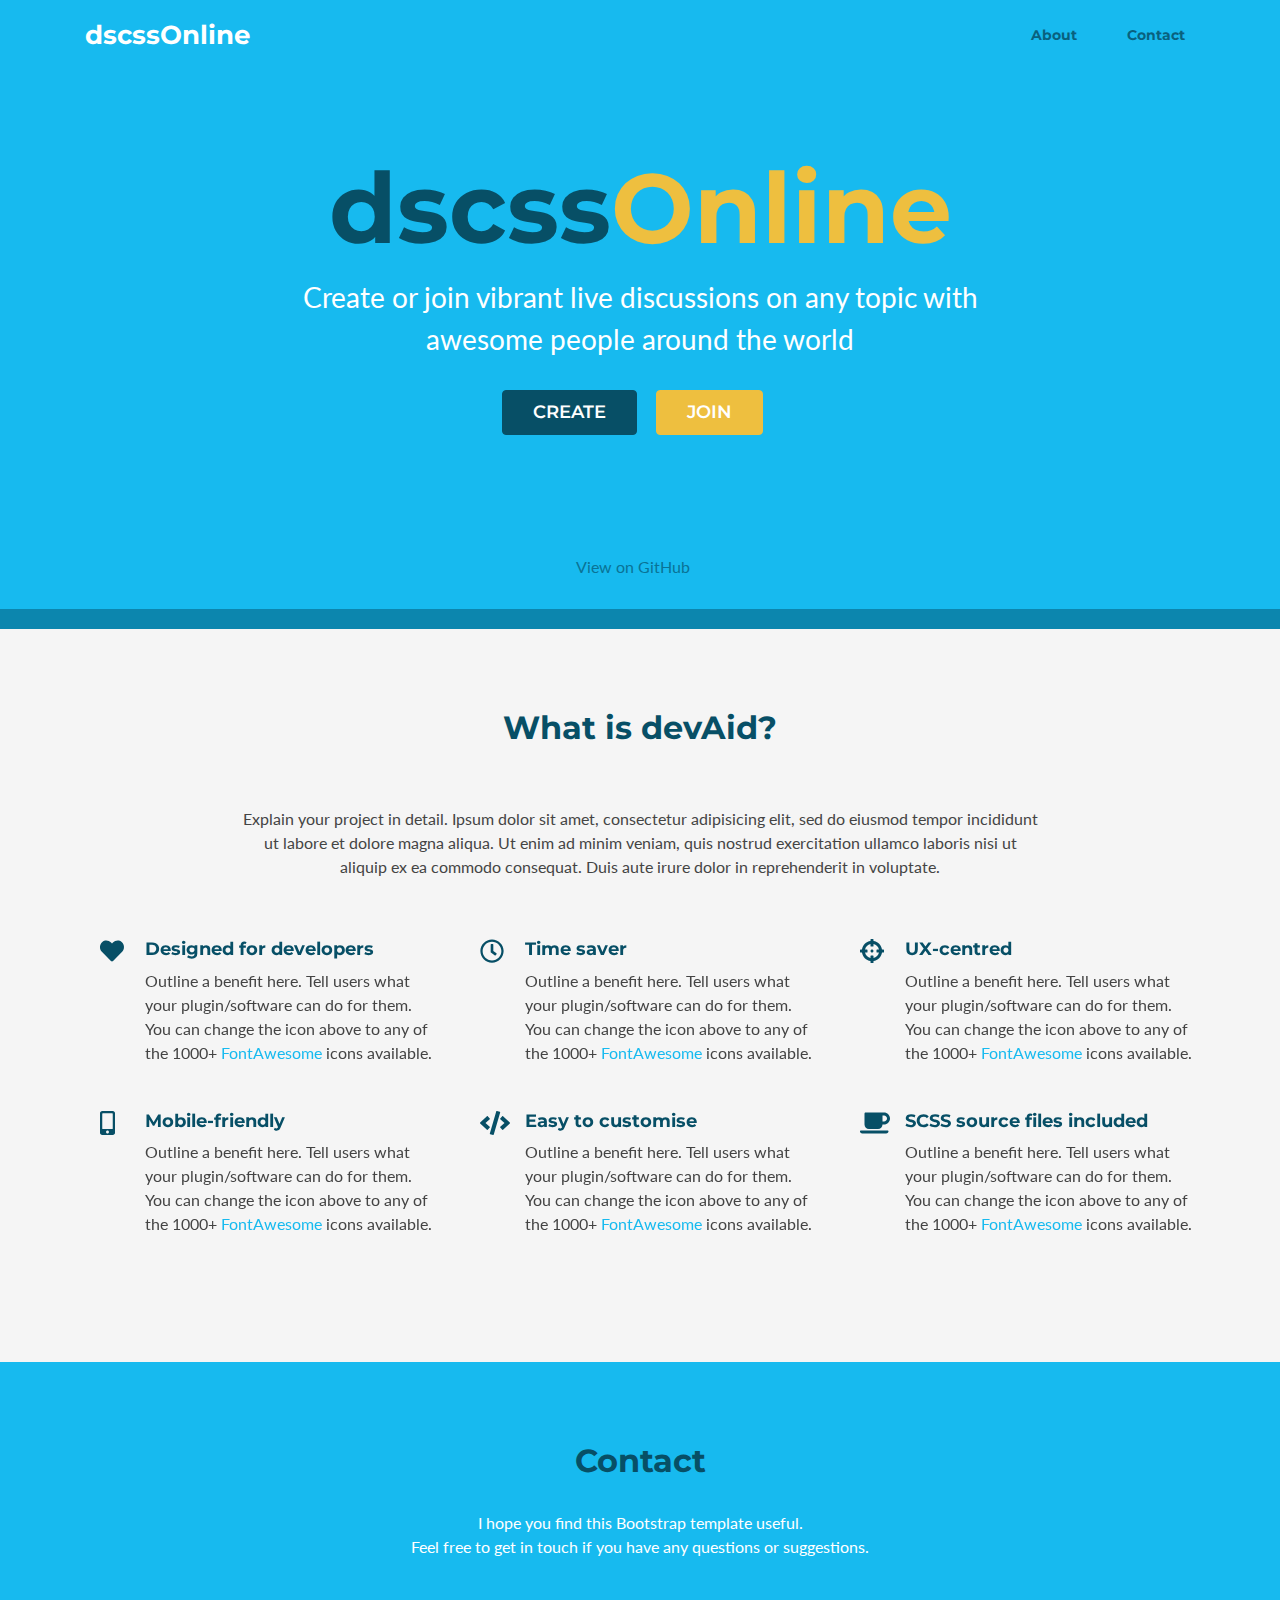
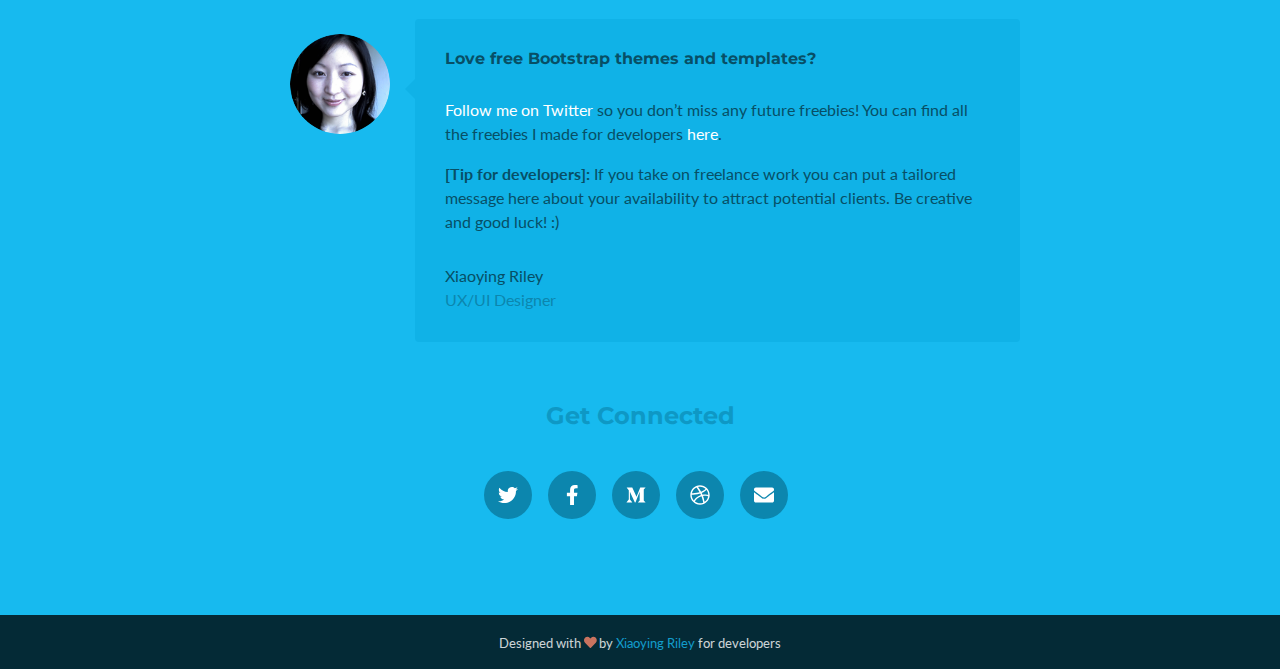
==== commit dc00e5b5: "Create promo section" ====
--- a/web/index.html
+++ b/web/index.html
@@ -1,13 +1,13 @@
 <!DOCTYPE html>
 <html lang="en">
 <head>
-    <title>Bootstrap 4 Theme for Developers</title>
+    <title>dscss.online</title>
     <!-- Meta -->
     <meta charset="utf-8">
     <meta http-equiv="X-UA-Compatible" content="IE=edge">
     <meta name="viewport" content="width=device-width, initial-scale=1.0">
     <meta name="description" content="">
-    <meta name="author" content="">    
+    <meta name="author" content="Armin Weißer">    
     <link rel="shortcut icon" href="favicon.ico">  
     <link href='https://fonts.googleapis.com/css?family=Lato:300,400,300italic,400italic' rel='stylesheet' type='text/css'>
     <link href='https://fonts.googleapis.com/css?family=Montserrat:400,700' rel='stylesheet' type='text/css'> 
@@ -24,25 +24,13 @@
 </head> 
 
 <body data-spy="scroll">
-	
-   
-
-    <!---//Facebook button code-->
-    <div id="fb-root"></div>
-    <script>(function(d, s, id) {
-      var js, fjs = d.getElementsByTagName(s)[0];
-      if (d.getElementById(id)) return;
-      js = d.createElement(s); js.id = id;
-      js.src = "//connect.facebook.net/en_US/sdk.js#xfbml=1&version=v2.0";
-      fjs.parentNode.insertBefore(js, fjs);
-    }(document, 'script', 'facebook-jssdk'));</script>
-    
+	    
     <!-- ******HEADER****** --> 
     <header id="header" class="header">  
         <div class="container">            
             <h1 class="logo float-left">
                 <a class="scrollto" href="#promo">
-                    <span class="logo-title">devAid</span>
+                    <span class="logo-title">dscssOnline</span>
                 </a>
             </h1><!--//logo-->              
             <nav id="main-nav" class="main-nav navbar-expand-md float-right" role="navigation">
@@ -58,9 +46,6 @@
                     <ul class="nav navbar-nav">
                         <li class="nav-item sr-only"><a class="nav-link scrollto" href="#promo">Home</a></li>
                         <li class="nav-item"><a class="nav-link scrollto" href="#about">About</a></li>
-                        <li class="nav-item"><a class="nav-link scrollto" href="#features">Features</a></li>
-                        <li class="nav-item"><a class="nav-link scrollto" href="#docs">Docs</a></li>
-                        <li class="nav-item"><a class="nav-link scrollto" href="#license">License</a></li>                        
                         <li class="nav-item last"><a class="nav-link scrollto" href="#contact">Contact</a></li>
                     </ul><!--//nav-->
                 </div><!--//navabr-collapse-->
@@ -71,38 +56,18 @@
     <!-- ******PROMO****** -->
     <section id="promo" class="promo section offset-header">
         <div class="container text-center">
-            <h2 class="title">dev<span class="highlight">Aid</span></h2>
-            <p class="intro">A free Bootstrap 4 template designed to help developers
-promote their personal projects</p>
+            <h2 class="title">dscss<span class="highlight">Online</span></h2>
+            <p class="intro">Create or join vibrant live discussions on any topic with awesome people around the world</p>
             <div class="btns">
-                <a class="btn btn-cta-secondary" href="https://themes.3rdwavemedia.com/" target="_blank">Demo</a>
-                <a class="btn btn-cta-primary" href="https://themes.3rdwavemedia.com/bootstrap-templates/startup/devaid-free-bootstrap-theme-for-developers-side-projects/" target="_blank">Download</a>
+                <a class="btn btn-cta-primary" href="https://meet.jit.si/" target="_blank">Create</a>
+                <a class="btn btn-cta-secondary" href="https://meet.jit.si/meta.dscss.online" target="_blank">Join</a>
             </div>
             <ul class="meta list-inline">
                 <li class="list-inline-item"><a href="https://github.com/xriley/devAid-Theme" target="_blank">View on GitHub</a></li>
-                <li class="list-inline-item"><a href="https://themes.3rdwavemedia.com/bootstrap-templates/startup/devaid-free-bootstrap-theme-for-developers-side-projects/" target="_blank">Full Documentation</a></li>
-                <li class="list-inline-item">Created by: <a href="https://themes.3rdwavemedia.com/" target="_blank">Xiaoying Riley</a> at 3rd Wave Media</li>
             </ul><!--//meta-->
         </div><!--//container-->
         <div class="social-media">
             <div class="social-media-inner container text-center">
-                <ul class="list-inline mb-2">
-                    <li class="list-inline-item twitter-follow"><a href="https://twitter.com/3rdwave_themes" class="twitter-follow-button" data-show-count="false">Follow @3rdwave_themes</a>
-<script>!function(d,s,id){var js,fjs=d.getElementsByTagName(s)[0],p=/^http:/.test(d.location)?'http':'https';if(!d.getElementById(id)){js=d.createElement(s);js.id=id;js.src=p+'://platform.twitter.com/widgets.js';fjs.parentNode.insertBefore(js,fjs);}}(document, 'script', 'twitter-wjs');</script>
-                    </li><!--//twitter-follow-->
-                    <li class="list-inline-item twitter-tweet">
-                        <a href="https://twitter.com/share" class="twitter-share-button" data-via="3rdwave_themes" data-hashtags="bootstrap">Tweet</a>
-    <script>!function(d,s,id){var js,fjs=d.getElementsByTagName(s)[0],p=/^http:/.test(d.location)?'http':'https';if(!d.getElementById(id)){js=d.createElement(s);js.id=id;js.src=p+'://platform.twitter.com/widgets.js';fjs.parentNode.insertBefore(js,fjs);}}(document, 'script', 'twitter-wjs');</script>
-                    </li><!--//twitter-tweet-->
-                    <li class="list-inline-item facebook-like">
-                         <div class="fb-like" data-href="https://themes.3rdwavemedia.com/" data-layout="button_count" data-action="like" data-show-faces="false" data-share="true"></div>
-                    </li><!--//facebook-like-->
-                    <!--// Generate github buttons: https://github.com/mdo/github-buttons -->
-                    <li class="list-inline-item github-star">
-<a class="github-button" href="https://github.com/xriley/devaid-theme" data-icon="octicon-star" aria-label="Star xriley/devaid-theme on GitHub">Star</a></li>
-                    <li class="list-inline-item github-follow"><!-- Place this tag where you want the button to render. -->
-<a class="github-button" href="https://github.com/xriley" aria-label="Follow @xriley on GitHub">Follow @xriley</a></li>                   
-                </ul>
             </div>
         </div>
     </section><!--//promo-->
@@ -171,120 +136,7 @@
             </div><!--//row-->            
         </div><!--//container-->
     </section><!--//about-->
-    
-    <!-- ******FEATURES****** --> 
-    <section id="features" class="features section">
-        <div class="container text-center">
-            <h2 class="title">Features</h2>
-            <ul class="feature-list list-unstyled">
-                <li><i class="fas fa-check"></i> Fully responsive</li>
-                <li><i class="fas fa-check"></i> HTML5 + CSS3</li>
-                <li><i class="fas fa-check"></i> Built on Bootstrap 4</li>
-                <li><i class="fas fa-check"></i> SCSS source files included</li>
-                <li><i class="fas fa-check"></i> 1000+ FontAwesome 5 icons</li>
-                <li><i class="fas fa-check"></i> 4 colour schemes</li>
-                <li><i class="fas fa-check"></i> Compatible with all modern browsers</li>
-            </ul>
-        </div><!--//container-->
-    </section><!--//features-->
-    
-    <!-- ******DOCS****** --> 
-    <section id="docs" class="docs section">
-        <div class="container">
-            <div class="docs-inner">
-            <h2 class="title text-center">Get Started</h2>            
-            <div class="block">
-                <h3 class="sub-title text-center">HTML</h3>
-                <p><a href="http://prismjs.com/" target="_blank">PrismJS</a> is used as the syntax highlighter here.</p>
-                <p>Below are the details of the custom PrismJS build used in this template. You can <a href="http://prismjs.com/download.html" target="_blank">build your own version</a> via their website should you need to.</p>
-                <ul class="list-unstyled">
-                    <li><strong>Compression level:</strong> Minified</li>
-                    <li><strong>Theme:</strong> Okaidia</li>
-                    <li><strong>Languages:</strong> Markup, CSS, C-like, JavaScript, PHP and Python</li>
-                </ul>
-                <div class="code-block">
-                    <!--//Use Prismjs - http://prismjs.com/index.html#basic-usage -->
-                    <pre><code class="language-markup">
-    &ltp class="my-style"&gt
-      Hello World!
-    &lt/p&gt
-                     </code></pre>
-                </div><!--//code-block-->
-            </div><!--//block-->
-            
-            <div class="block">
-                <h3 class="sub-title text-center">CSS</h3>
-                <p>Quisque rutrum. Aenean imperdiet. Etiam ultricies nisi vel augue. Curabitur ullamcorper ultricies nisi. Nam eget dui. Etiam rhoncus.</p>
-                
-                <div class="code-block">
-                    <!--//Use Prismjs - http://prismjs.com/index.html#basic-usage -->
-                    <pre>
-    <code class="language-css">
-    /*   
-     * Template Name: devAid - Bootstrap 4 theme for developers
-     * Version: 2.0
-     * Author: Xiaoying Riley at 3rd Wave Media
-     * Website: https://themes.3rdwavemedia.com/
-     * Twitter: @3rdwave_themes
-    */
-    body {
-      font-family: 'Lato', arial, sans-serif;
-      color: #444444;
-      font-size: 16px;
-      -webkit-font-smoothing: antialiased;
-      -moz-osx-font-smoothing: grayscale;
-    }
-    </code></pre>
-                </div><!--//code-block-->
-            </div><!--//block-->
-            
-            <div class="block">
-                <h3 class="sub-title text-center">JavaScript</h3>
-                <p>Quisque rutrum. Aenean imperdiet. Etiam ultricies nisi vel augue. Curabitur ullamcorper ultricies nisi. Nam eget dui. Etiam rhoncus. Lorem ipsum dolor sit amet, consectetuer adipiscing elit ligula eget dolor.</p>
-                <div class="code-block">
-                    <pre><code class="language-javascript">
-    if( awesome ){
-        console.log('This is Awesome');
-    }else{
-        $('body').addClass('give-me-awesome');
-    }
-                    </code></pre>
-                </div><!--//code-block-->
-            </div><!--//block-->   
-            <div class="block">
-                <h3 class="sub-title text-center">Full Documentation</h3>
-                <p>If your documentation is very long you can host the full docs page (including FAQ etc) on GitHub and provide a Call to Action button below to direct users there.</p>
-                <p class="text-center">
-                    <a class="btn btn-cta-primary" href="https://github.com/xriley/devAid-Theme" target="_blank">More on GitHub</a>
-                </p>
-            </div><!--//block-->
-            
-            </div><!--//docs-inner-->         
-        </div><!--//container-->
-    </section><!--//features-->
-    
-    <!-- ******LICENSE****** --> 
-    <section id="license" class="license section">
-        <div class="container">
-            <div class="license-inner">
-            <h2 class="title text-center">License</h2>
-                <div class="info">
-                    <p>This Bootstrap theme is made by UX/UI designer <a href="https://twitter.com/3rdwave_themes" target="_blank">Xiaoying Riley</a> at 3rd Wave Media for developers and is <strong>100% FREE</strong> as long as you keep the footer attribution link.</p>
-                    <p><strong>[Tip for developers]:</strong> If your project is open source, you might want to put a <a href="https://www.paypal.com/us/cgi-bin/?cmd=_donate-intro-outside" target="_blank">PayPal "Donate" button</a> below so your users can express their gratitude. If your project is commercial, you can put a <a href="https://www.paypal.com/us/cgi-bin/webscr?cmd=_singleitem-intro-outside" target="_blank">PayPal "Buy Now" button</a> instead.</p>
-                </div><!--//info-->
-                <div class="cta-container">
-                    <div class="speech-bubble">                    
-                        <p class="intro">If you want to <strong>use this template without the footer attribution link</strong>, you can <a href="https://themes.3rdwavemedia.com/bootstrap-templates/startup/devaid-free-bootstrap-theme-for-developers-side-projects/" target="_blank">buy the commercial license</a> via my website. Thank you for your support!</p>
-                        <div class="icon-holder  text-center"><i class="far fa-smile"></i></div>
-                    </div><!--//speech-bubble-->
-                    <div class="btn-container  text-center">
-                        <a class="btn btn-cta-secondary" href="https://themes.3rdwavemedia.com/bootstrap-templates/startup/devaid-free-bootstrap-theme-for-developers-side-projects/" target="_blank">Buy Commercial License</a>                   
-                    </div><!--//btn-container-->
-                </div><!--//cta-container-->
-            </div><!--//license-inner-->
-        </div><!--//container-->
-    </section><!--//how-->
-    
+ 
     <!-- ******CONTACT****** --> 
     <section id="contact" class="contact section has-pattern">
         <div class="container">
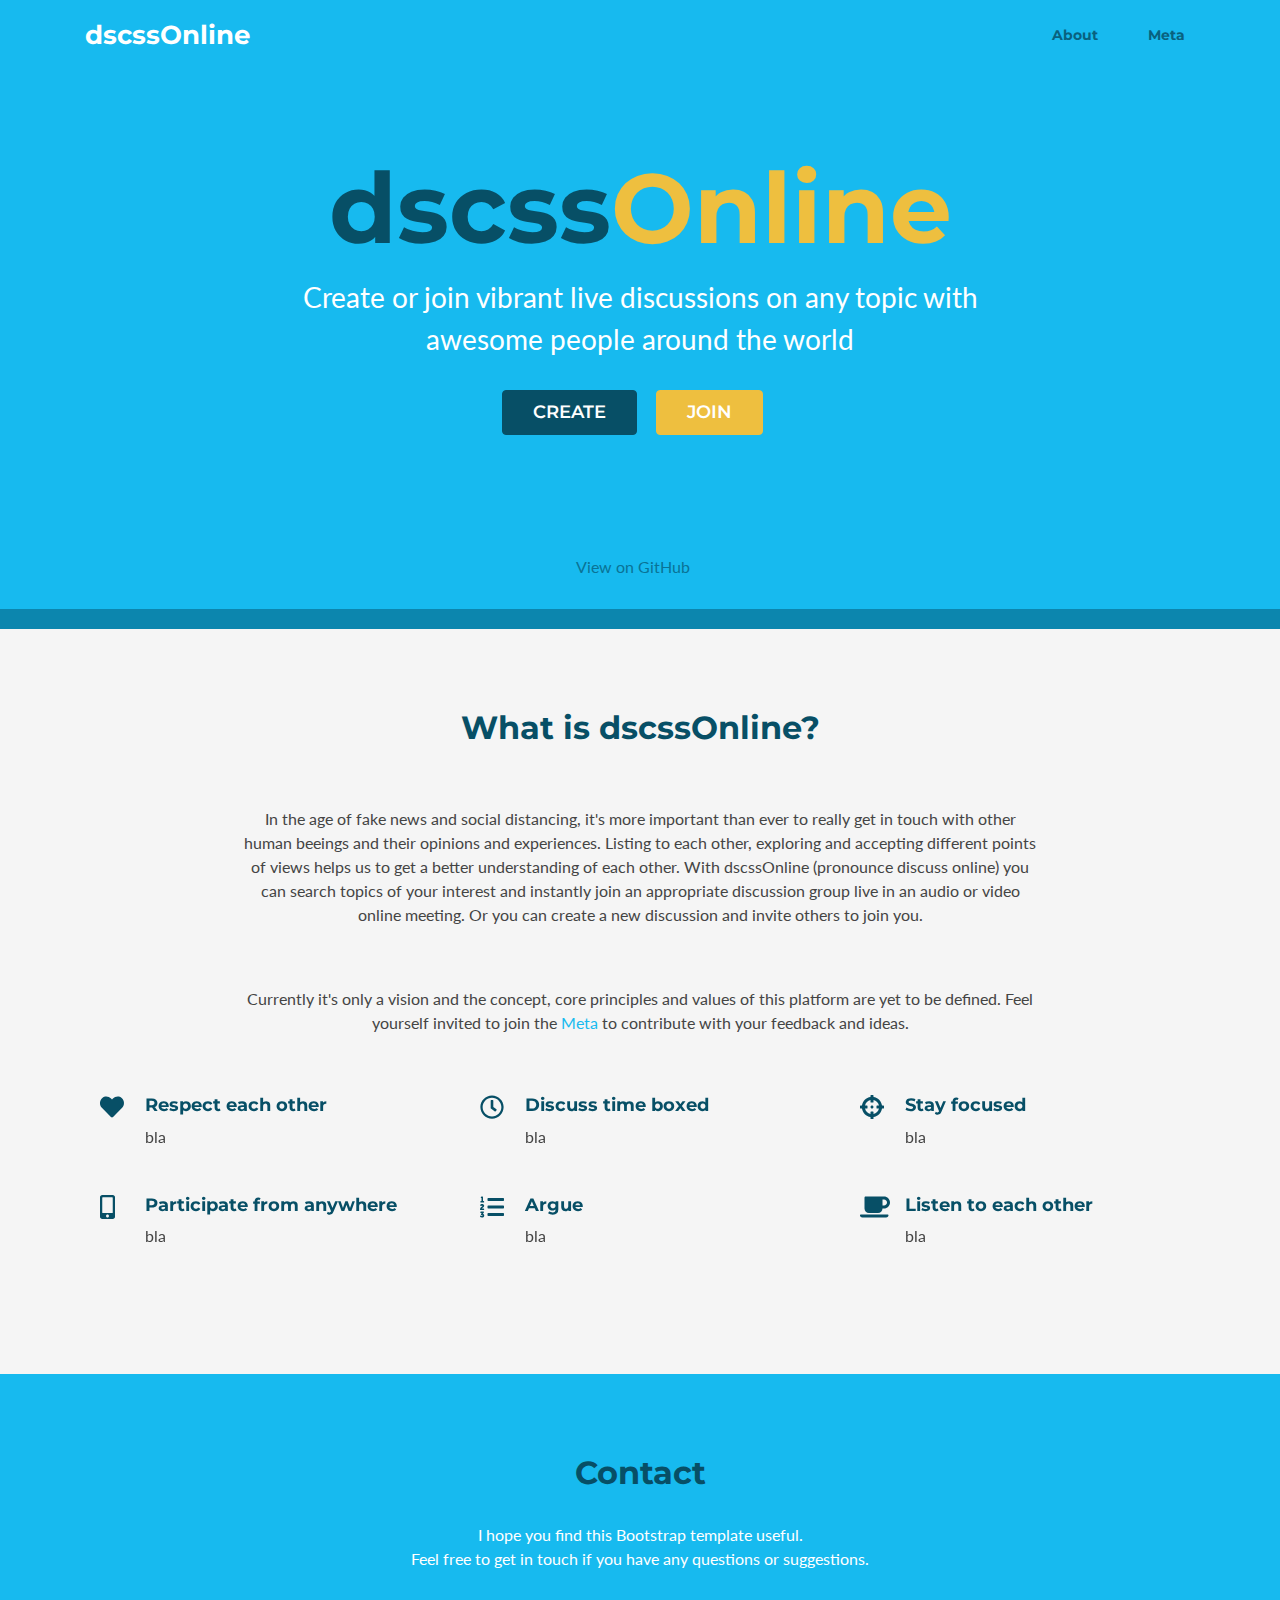
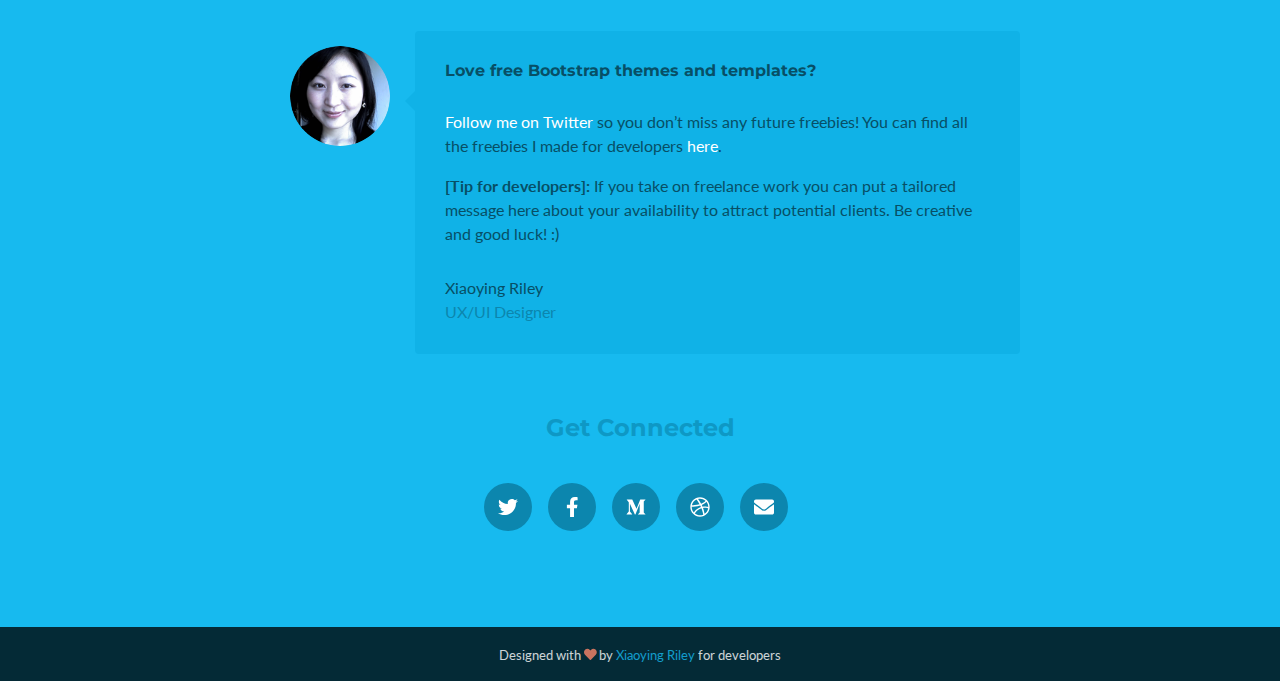
==== commit 42abc5d9: "Create about section" ====
--- a/web/index.html
+++ b/web/index.html
@@ -46,7 +46,7 @@
                     <ul class="nav navbar-nav">
                         <li class="nav-item sr-only"><a class="nav-link scrollto" href="#promo">Home</a></li>
                         <li class="nav-item"><a class="nav-link scrollto" href="#about">About</a></li>
-                        <li class="nav-item last"><a class="nav-link scrollto" href="#contact">Contact</a></li>
+                        <li class="nav-item last"><a class="nav-link scrollto" href="#meta">Meta</a></li>
                     </ul><!--//nav-->
                 </div><!--//navabr-collapse-->
             </nav><!--//main-nav-->
@@ -75,16 +75,23 @@
     <!-- ******ABOUT****** --> 
     <section id="about" class="about section">
         <div class="container">
-            <h2 class="title text-center">What is devAid?</h2>
-            <p class="intro text-center">Explain your project in detail. Ipsum dolor sit amet, consectetur adipisicing elit, sed do eiusmod tempor incididunt ut labore et dolore magna aliqua. Ut enim ad minim veniam, quis nostrud exercitation ullamco laboris nisi ut aliquip ex ea commodo consequat. Duis aute irure dolor in reprehenderit in voluptate.</p>
+            <h2 class="title text-center">What is dscssOnline?</h2>
+            <p class="intro text-center">In the age of fake news and social distancing, it's more important than ever to really get in touch with other human beeings and their opinions and experiences.
+                Listing to each other, exploring and accepting different points of views helps us to get a better understanding of each other.
+                With dscssOnline (pronounce discuss online) you can search topics of your interest and instantly join an appropriate discussion group live in an audio or video online meeting.
+                Or you can create a new discussion and invite others to join you.
+            </p>
+            <p class="intro text-center">Currently it's only a vision and the concept, core principles and values of this platform are yet to be defined.
+                Feel yourself invited to join the <a class="scrollto" href="#meta">Meta</a> to contribute with your feedback and ideas.
+            </p>
             <div class="row">
                 <div class="item col-lg-4 col-md-6 col-12">
                     <div class="icon-holder">
                         <i class="fas fa-heart"></i>
                     </div>
                     <div class="content">
-                        <h3 class="sub-title">Designed for developers</h3>
-                        <p>Outline a benefit here. Tell users what your plugin/software can do for them. You can change the icon above to any of the 1000+ <a href="http://fortawesome.github.io/Font-Awesome/icons/" target="_blank">FontAwesome</a> icons available.</p>
+                        <h3 class="sub-title">Respect each other</h3>
+                        <p>bla</p>
                     </div><!--//content-->
                 </div><!--//item-->
                 <div class="item col-lg-4 col-md-6 col-12">
@@ -92,8 +99,8 @@
                         <i class="far fa-clock"></i>
                     </div>
                     <div class="content">
-                        <h3 class="sub-title">Time saver</h3>
-                        <p>Outline a benefit here. Tell users what your plugin/software can do for them. You can change the icon above to any of the 1000+ <a href="http://fortawesome.github.io/Font-Awesome/icons/" target="_blank">FontAwesome</a> icons available.</p>
+                        <h3 class="sub-title">Discuss time boxed</h3>
+                        <p>bla</p>
                     </div><!--//content-->
                 </div><!--//item-->
                 <div class="item col-lg-4 col-md-6 col-12">
@@ -101,8 +108,8 @@
                         <i class="fas fa-crosshairs"></i>
                     </div>
                     <div class="content">
-                        <h3 class="sub-title">UX-centred</h3>
-                        <p>Outline a benefit here. Tell users what your plugin/software can do for them. You can change the icon above to any of the 1000+ <a href="http://fortawesome.github.io/Font-Awesome/icons/" target="_blank">FontAwesome</a> icons available.</p>
+                        <h3 class="sub-title">Stay focused</h3>
+                        <p>bla</p>
                     </div><!--//content-->
                 </div><!--//item-->           
                 <div class="clearfix visible-md"></div>    
@@ -111,17 +118,17 @@
                         <i class="fas fa-mobile-alt"></i>
                     </div>
                     <div class="content">
-                        <h3 class="sub-title">Mobile-friendly</h3>
-                        <p>Outline a benefit here. Tell users what your plugin/software can do for them. You can change the icon above to any of the 1000+ <a href="http://fortawesome.github.io/Font-Awesome/icons/" target="_blank">FontAwesome</a> icons available.</p>
+                        <h3 class="sub-title">Participate from anywhere</h3>
+                        <p>bla</p>
                     </div><!--//content-->
                 </div><!--//item-->                
                 <div class="item col-lg-4 col-md-6 col-12">
                     <div class="icon-holder">
-                        <i class="fas fa-code"></i>
-                    </div>
-                    <div class="content">
-                        <h3 class="sub-title">Easy to customise</h3>
-                        <p>Outline a benefit here. Tell users what your plugin/software can do for them. You can change the icon above to any of the 1000+ <a href="http://fortawesome.github.io/Font-Awesome/icons/" target="_blank">FontAwesome</a> icons available.</p>
+                        <i class="fas fa-list-ol"></i>
+                    </div>
+                    <div class="content">
+                        <h3 class="sub-title">Argue</h3>
+                        <p>bla</p>
                     </div><!--//content-->
                 </div><!--//item-->
                 <div class="item col-lg-4 col-md-6 col-12">
@@ -129,8 +136,8 @@
                         <i class="fas fa-coffee"></i>
                     </div>
                     <div class="content">
-                        <h3 class="sub-title">SCSS source files included</h3>
-                        <p>Outline a benefit here. Tell users what your plugin/software can do for them. You can change the icon above to any of the 1000+ <a href="http://fortawesome.github.io/Font-Awesome/icons/" target="_blank">FontAwesome</a> icons available.</p>
+                        <h3 class="sub-title">Listen to each other</h3>
+                        <p>bla</p>
                     </div><!--//content-->
                 </div><!--//item-->               
             </div><!--//row-->            
@@ -138,7 +145,7 @@
     </section><!--//about-->
  
     <!-- ******CONTACT****** --> 
-    <section id="contact" class="contact section has-pattern">
+    <section id="meta" class="contact section has-pattern">
         <div class="container">
             <div class="contact-inner">
                 <h2 class="title  text-center">Contact</h2>
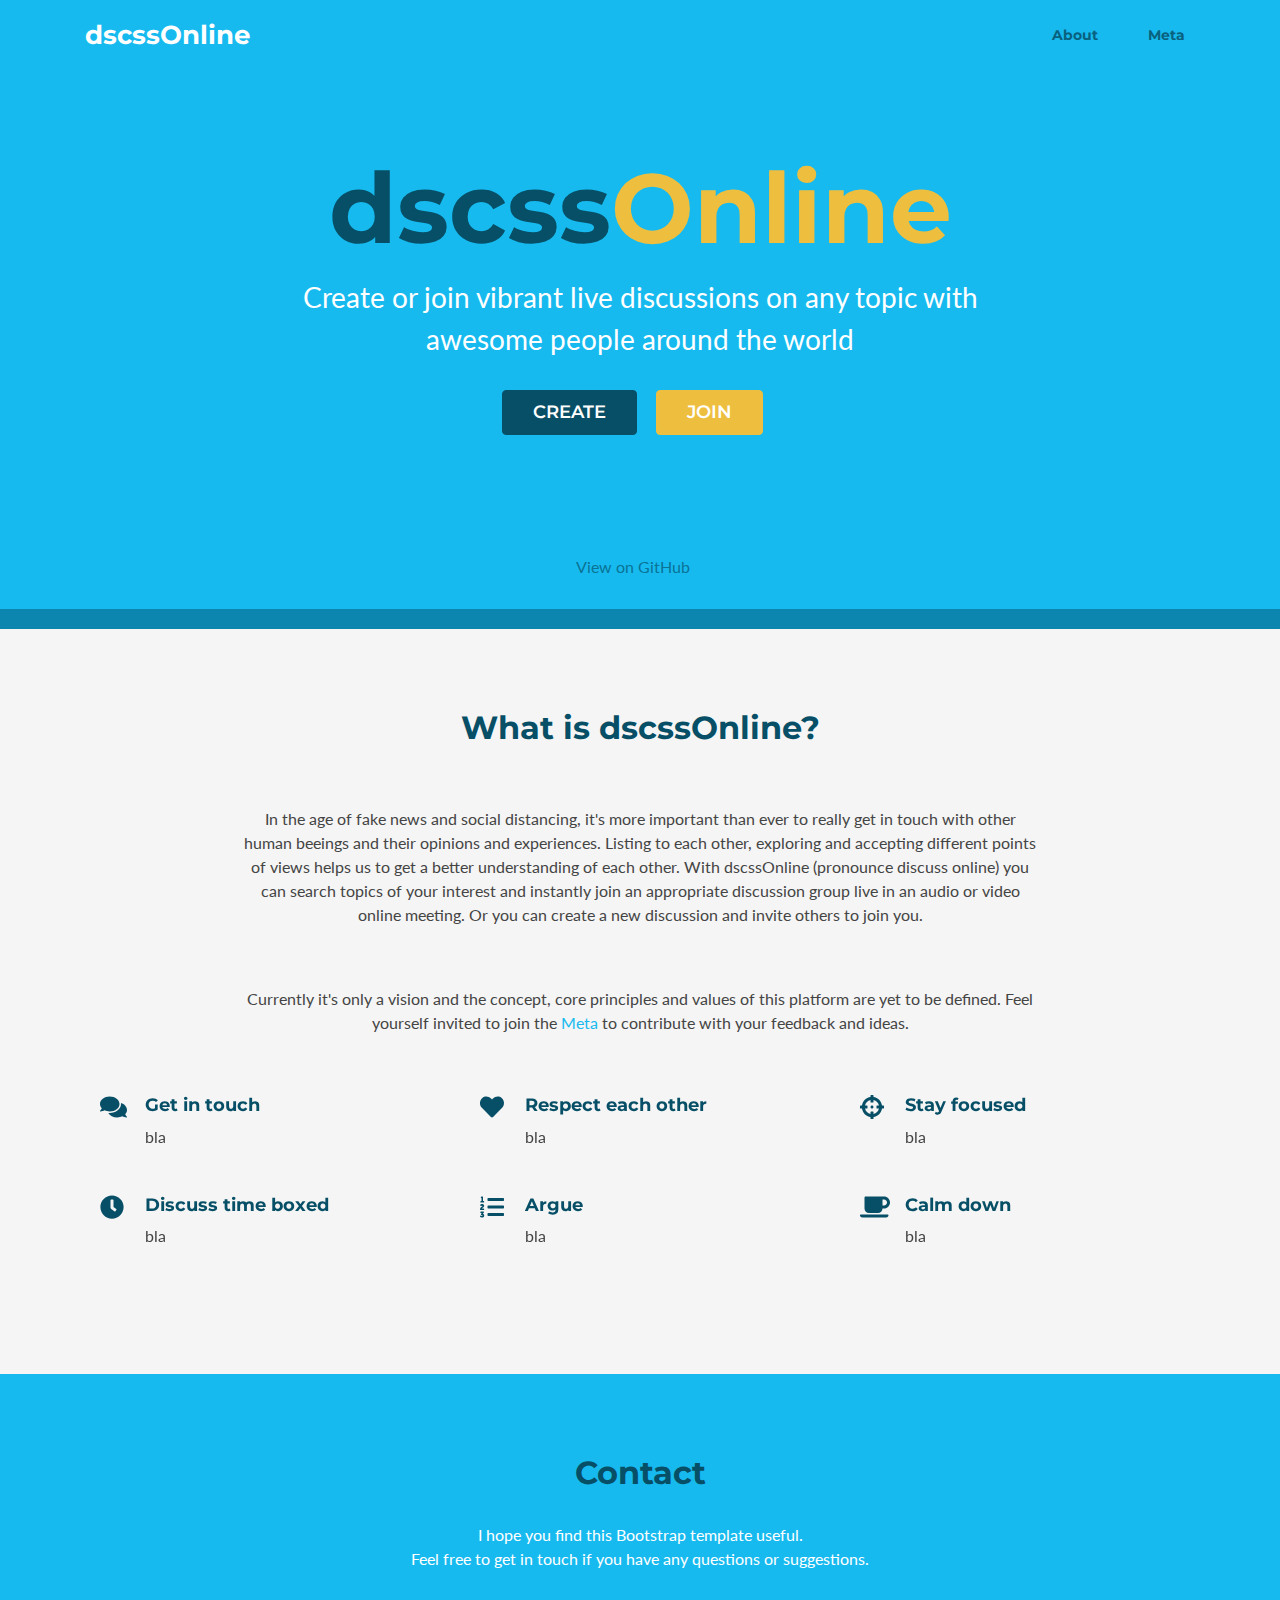
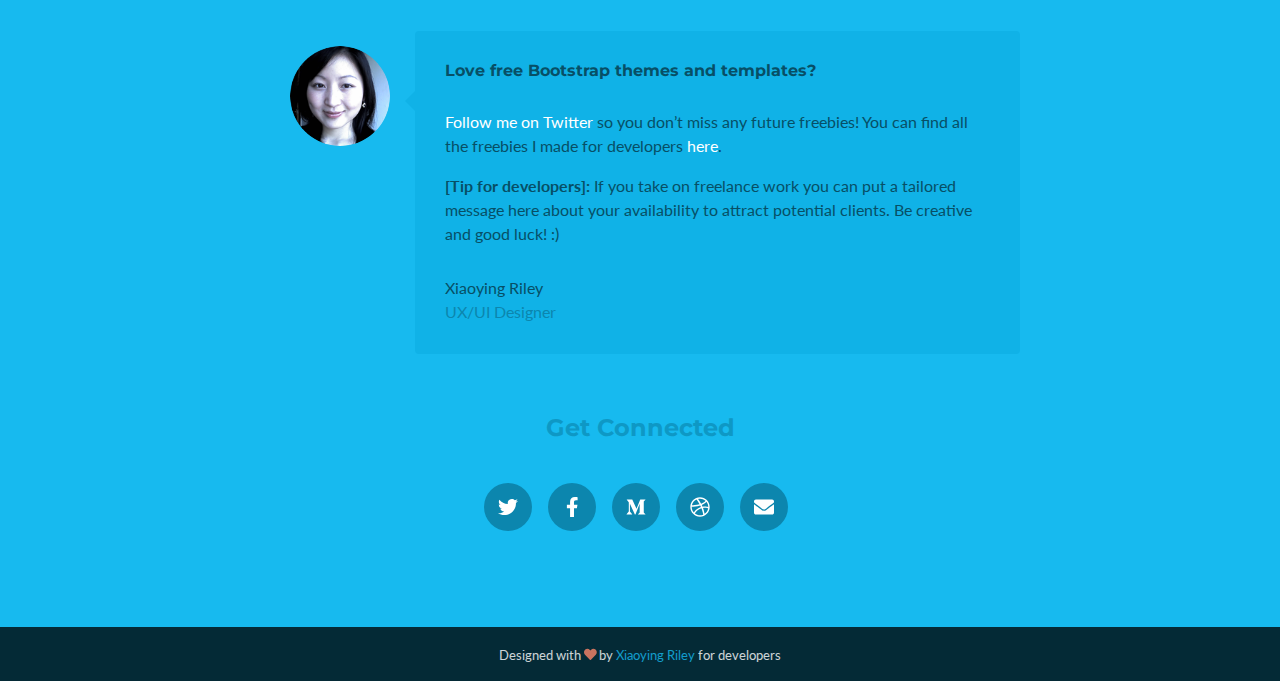
==== commit 1ca0225a: "Change core values" ====
--- a/web/index.html
+++ b/web/index.html
@@ -63,7 +63,7 @@
                 <a class="btn btn-cta-secondary" href="https://meet.jit.si/meta.dscss.online" target="_blank">Join</a>
             </div>
             <ul class="meta list-inline">
-                <li class="list-inline-item"><a href="https://github.com/xriley/devAid-Theme" target="_blank">View on GitHub</a></li>
+                <li class="list-inline-item"><a href="https://github.com/aweisser/dscss.online" target="_blank">View on GitHub</a></li>
             </ul><!--//meta-->
         </div><!--//container-->
         <div class="social-media">
@@ -87,19 +87,19 @@
             <div class="row">
                 <div class="item col-lg-4 col-md-6 col-12">
                     <div class="icon-holder">
+                        <i class="fas fa-comments"></i>
+                    </div>
+                    <div class="content">
+                        <h3 class="sub-title">Get in touch</h3>
+                        <p>bla</p>
+                    </div><!--//content-->
+                </div><!--//item-->
+                <div class="item col-lg-4 col-md-6 col-12">
+                    <div class="icon-holder">
                         <i class="fas fa-heart"></i>
                     </div>
                     <div class="content">
                         <h3 class="sub-title">Respect each other</h3>
-                        <p>bla</p>
-                    </div><!--//content-->
-                </div><!--//item-->
-                <div class="item col-lg-4 col-md-6 col-12">
-                    <div class="icon-holder">
-                        <i class="far fa-clock"></i>
-                    </div>
-                    <div class="content">
-                        <h3 class="sub-title">Discuss time boxed</h3>
                         <p>bla</p>
                     </div><!--//content-->
                 </div><!--//item-->
@@ -115,10 +115,10 @@
                 <div class="clearfix visible-md"></div>    
                 <div class="item col-lg-4 col-md-6 col-12">
                     <div class="icon-holder">
-                        <i class="fas fa-mobile-alt"></i>
-                    </div>
-                    <div class="content">
-                        <h3 class="sub-title">Participate from anywhere</h3>
+                        <i class="fas fa-clock"></i>
+                    </div>
+                    <div class="content">
+                        <h3 class="sub-title">Discuss time boxed</h3>
                         <p>bla</p>
                     </div><!--//content-->
                 </div><!--//item-->                
@@ -136,7 +136,7 @@
                         <i class="fas fa-coffee"></i>
                     </div>
                     <div class="content">
-                        <h3 class="sub-title">Listen to each other</h3>
+                        <h3 class="sub-title">Calm down</h3>
                         <p>bla</p>
                     </div><!--//content-->
                 </div><!--//item-->               
